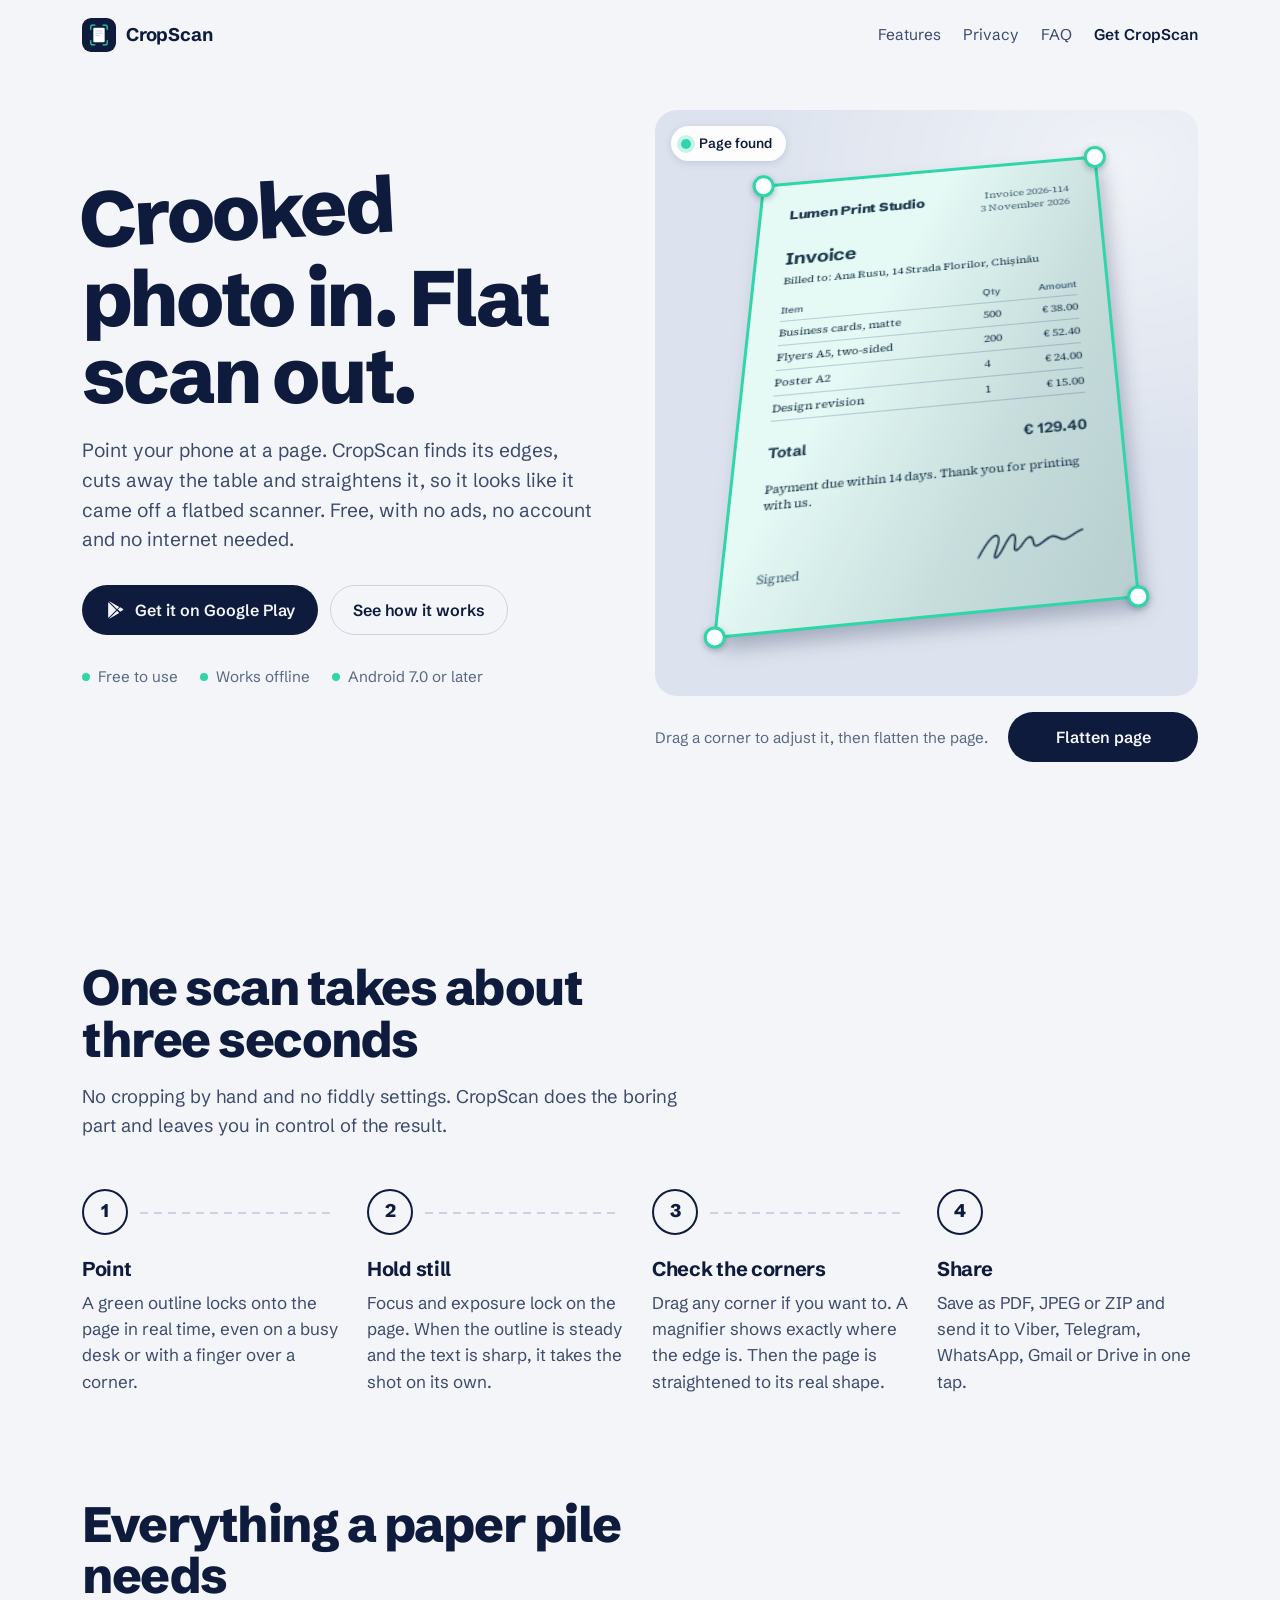
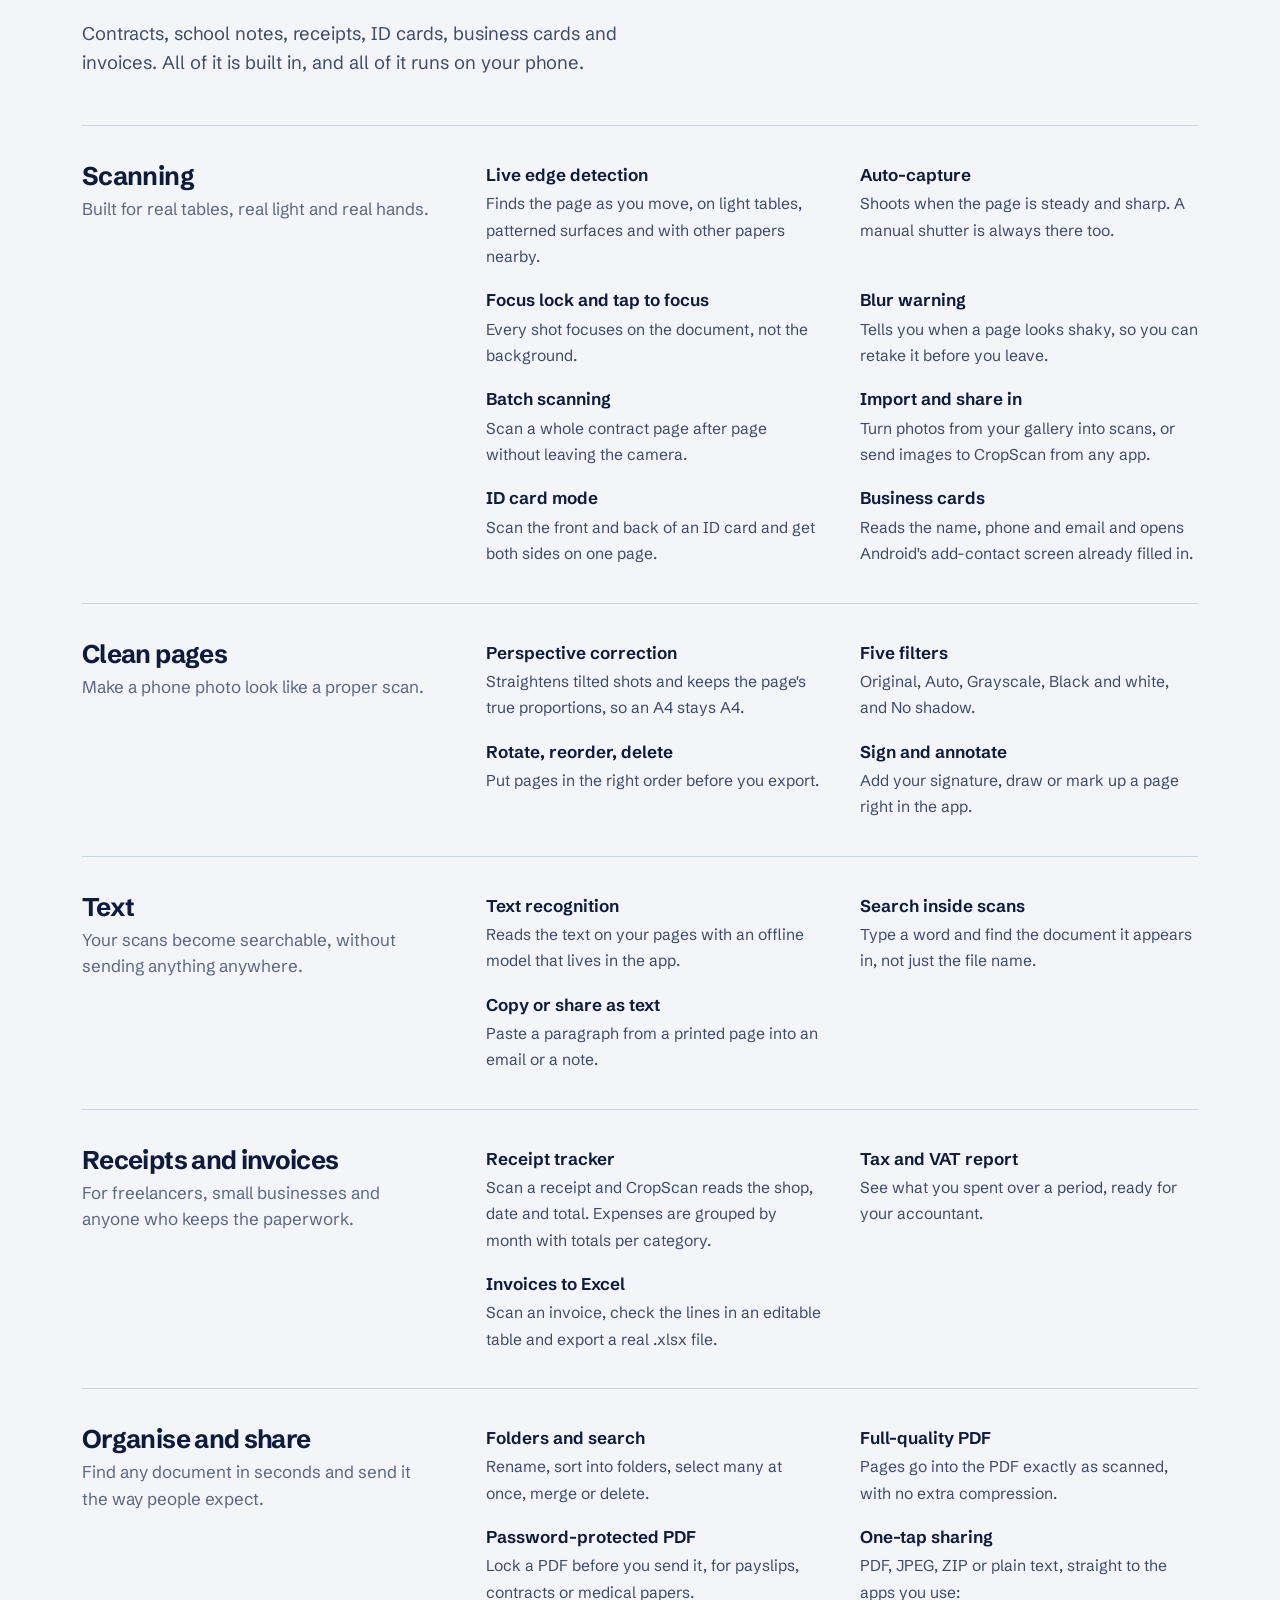
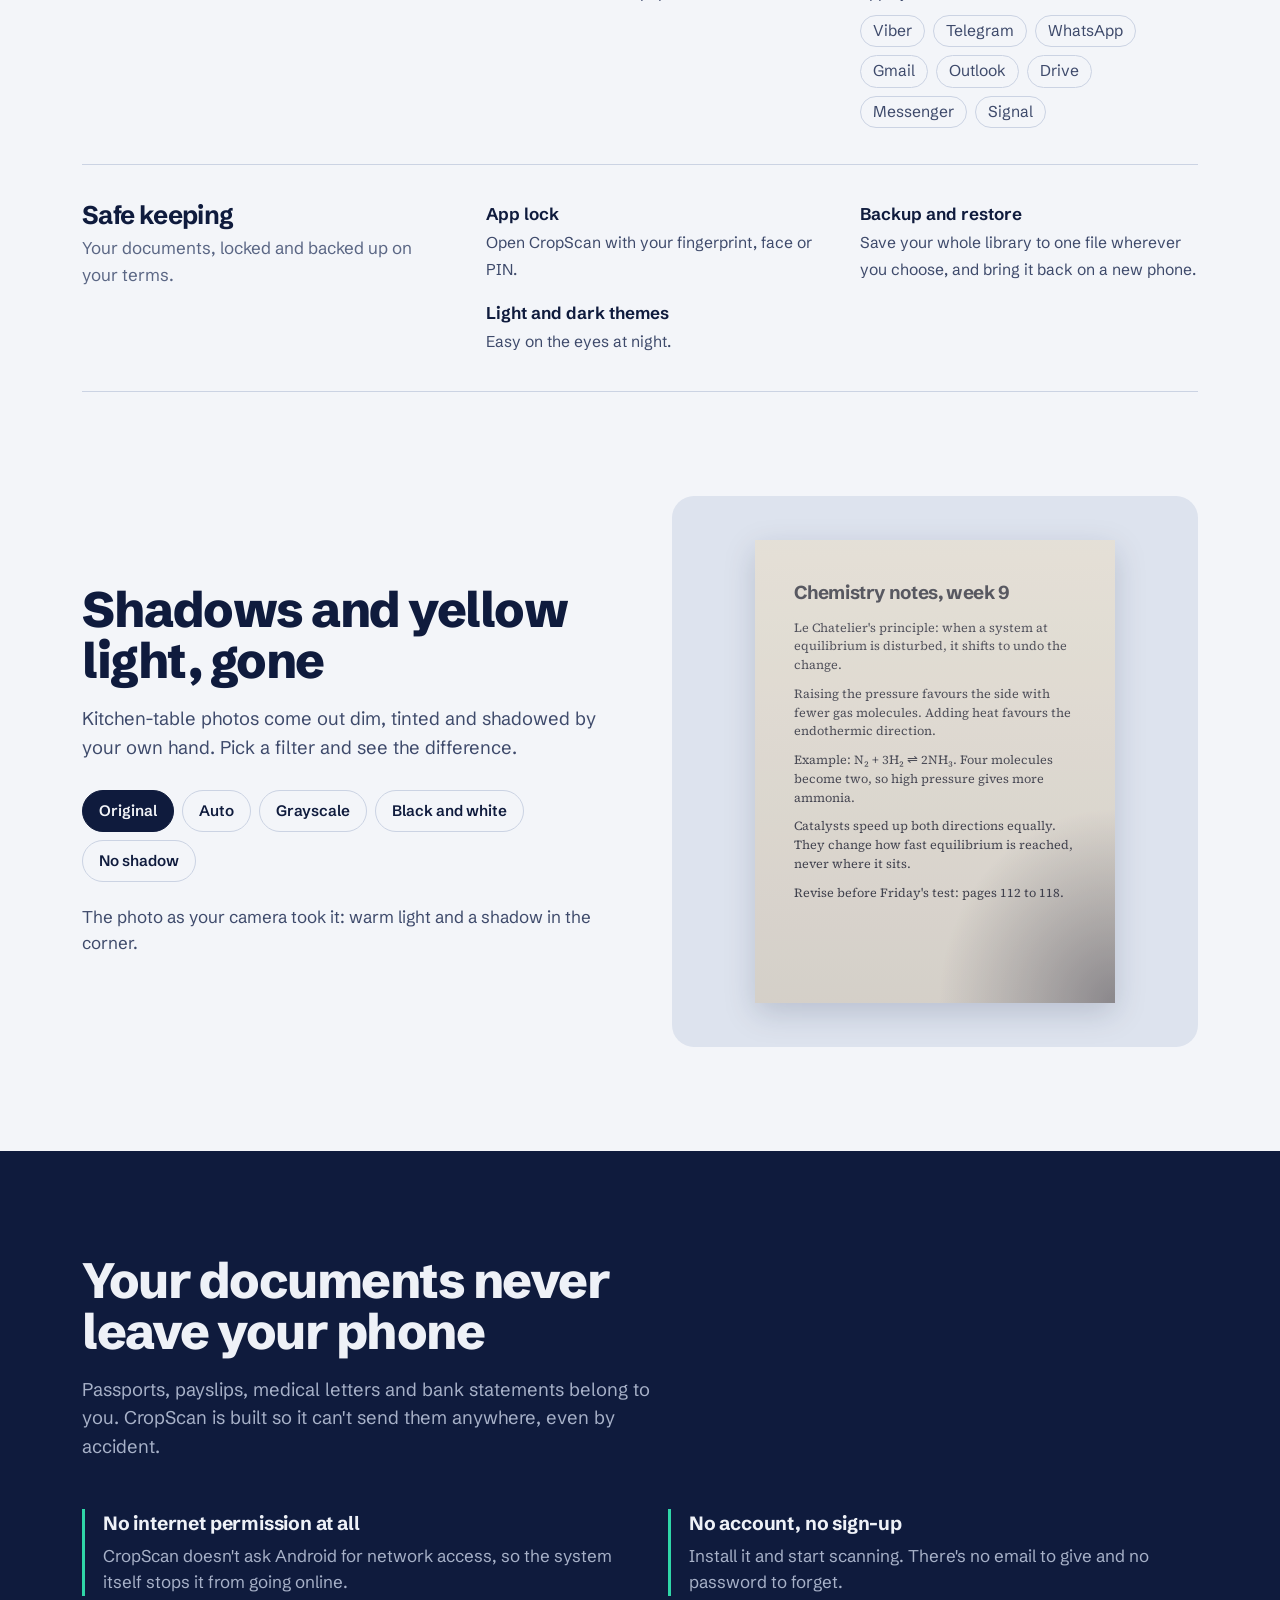
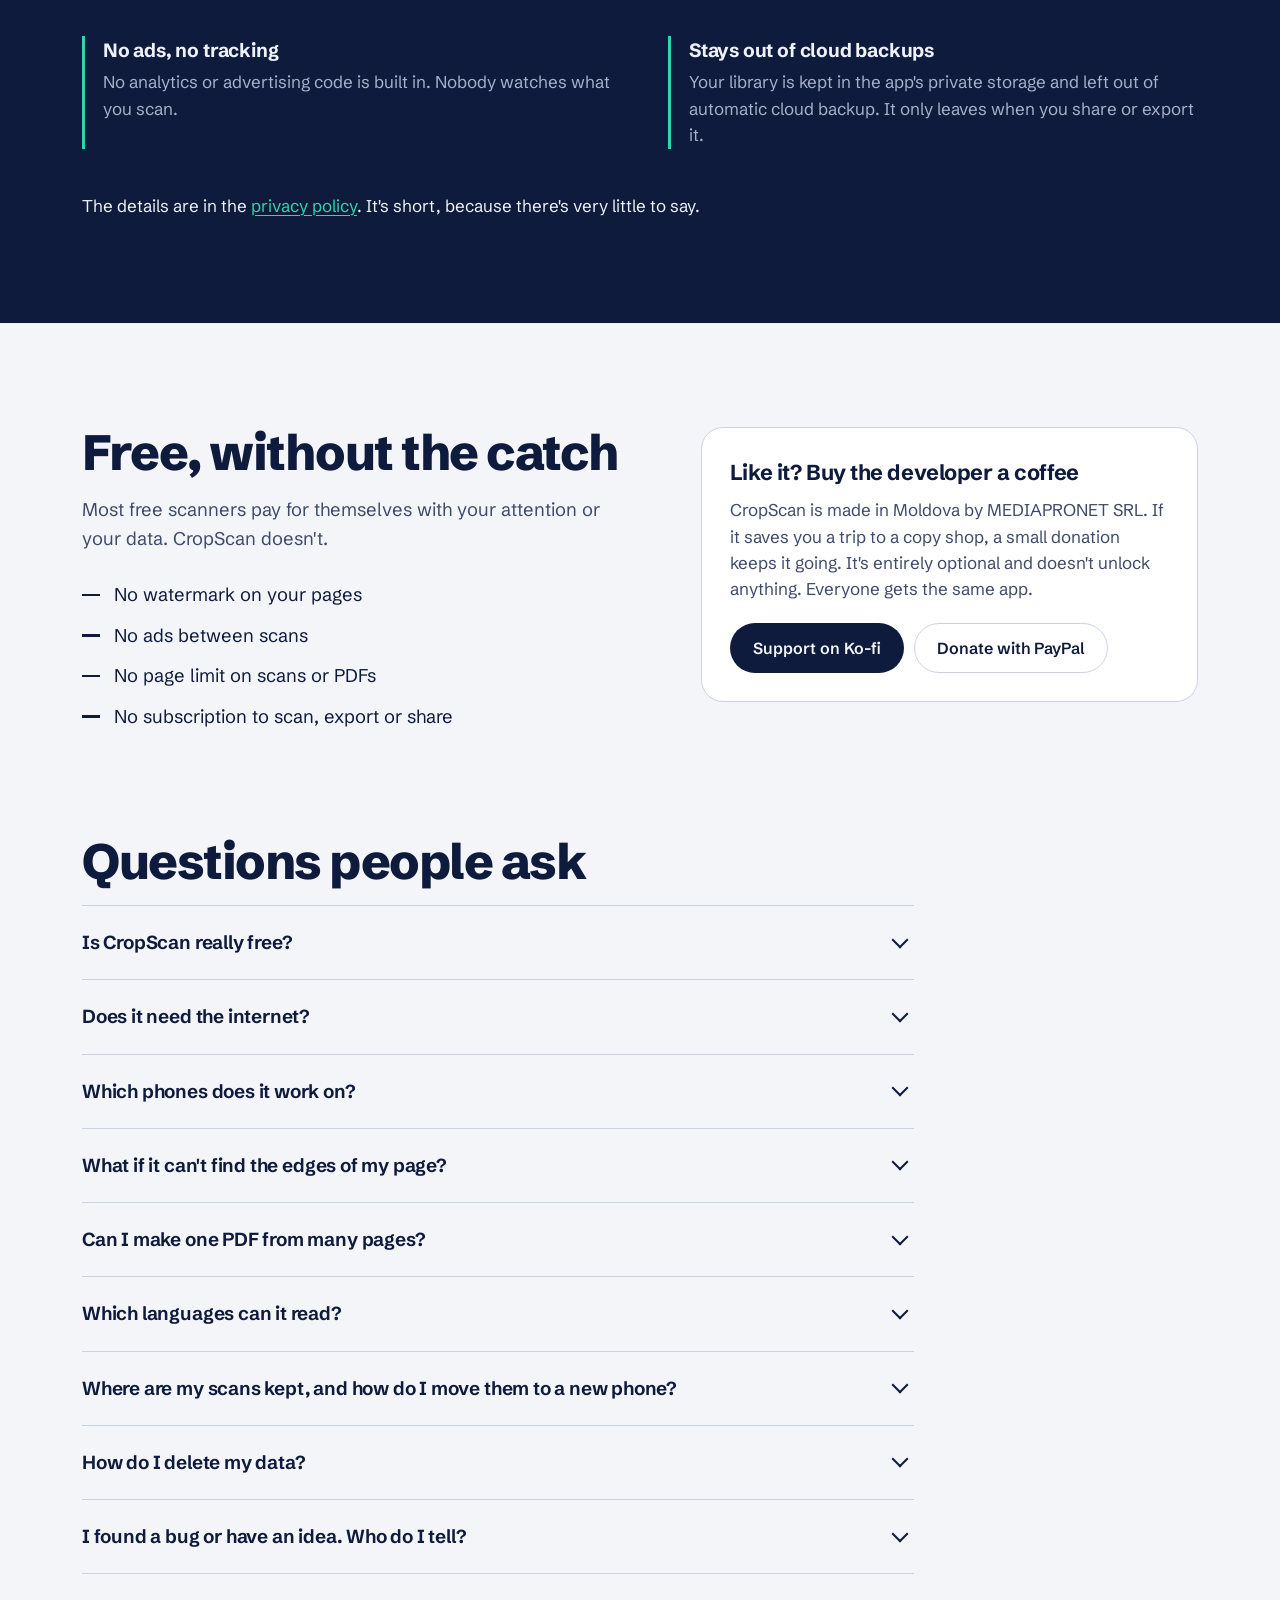
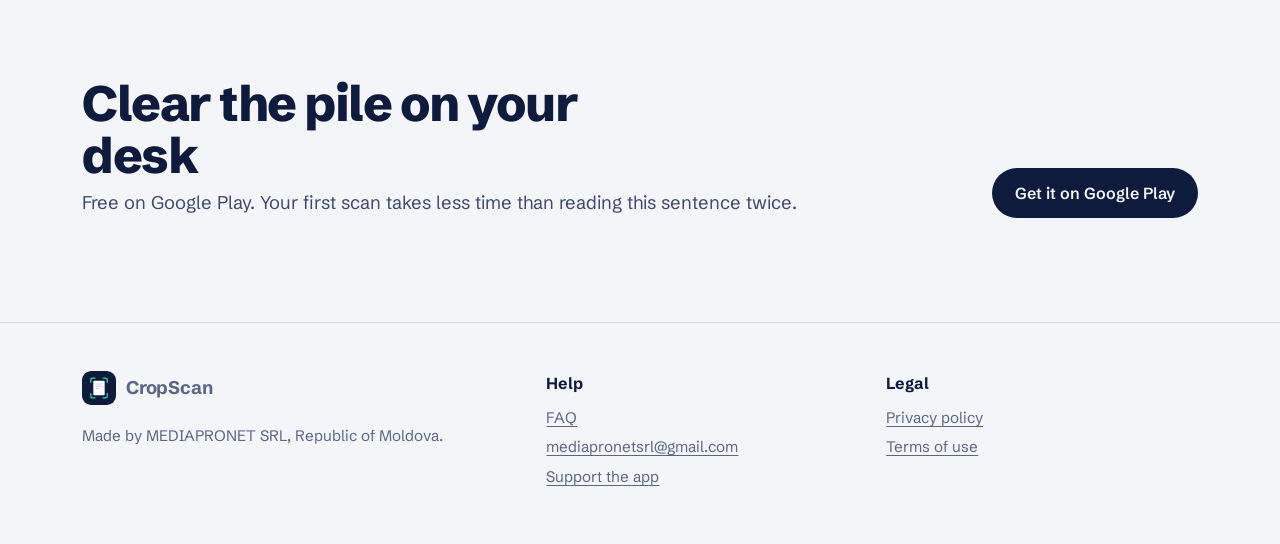
==== index.html @ 01b73cbf "CropScan website: landing page, privacy policy, terms of use" ====
<!doctype html>
<html lang="en">
<head>
<meta charset="utf-8">
<meta name="viewport" content="width=device-width, initial-scale=1">
<title>CropScan – Free document scanner for Android</title>
<meta name="description" content="CropScan finds the edges of your page, crops it and straightens it into a clean, flat scan. Free, no ads, no account, and it never connects to the internet. PDF, OCR, receipts and invoices to Excel.">
<meta name="theme-color" content="#0F1B3D">
<link rel="icon" href="favicon.svg" type="image/svg+xml">
<meta property="og:type" content="website">
<meta property="og:title" content="CropScan – Crooked photo in, flat scan out">
<meta property="og:description" content="Free Android document scanner. Auto-crop, perspective correction, PDF export and on-device text recognition. No ads, no account, no internet.">
<link rel="preconnect" href="https://fonts.googleapis.com">
<link rel="preconnect" href="https://fonts.gstatic.com" crossorigin>
<link href="https://fonts.googleapis.com/css2?family=Schibsted+Grotesk:wght@400;500;600;700;800&family=Source+Serif+4:opsz,wght@8..60,400;8..60,600&display=swap" rel="stylesheet">
<link rel="stylesheet" href="styles.css">
<script type="application/ld+json">
{
  "@context": "https://schema.org",
  "@type": "SoftwareApplication",
  "name": "CropScan",
  "operatingSystem": "Android 7.0 or later",
  "applicationCategory": "BusinessApplication",
  "description": "Document scanner with automatic edge detection, auto-crop, perspective correction, PDF export and on-device text recognition.",
  "offers": { "@type": "Offer", "price": "0", "priceCurrency": "USD" },
  "publisher": { "@type": "Organization", "name": "MEDIAPRONET SRL", "email": "mediapronetsrl@gmail.com" }
}
</script>
</head>
<body>
<a class="skip" href="#main">Skip to content</a>

<header class="site-head">
  <div class="wrap">
    <a class="brand" href="./"><img src="favicon.svg" alt="" width="34" height="34">CropScan</a>
    <nav class="site-nav" aria-label="Main">
      <a href="#features">Features</a>
      <a href="#privacy">Privacy</a>
      <a href="#faq">FAQ</a>
      <a class="nav-cta" href="https://play.google.com/store/apps/details?id=com.cropscan.app">Get CropScan</a>
    </nav>
  </div>
</header>

<main id="main">

<section class="hero">
  <div class="wrap">
    <div>
      <h1><span class="tilt">Crooked</span> photo in. Flat scan out.</h1>
      <p class="lede">Point your phone at a page. CropScan finds its edges, cuts away the table and straightens it, so it looks like it came off a flatbed scanner. Free, with no ads, no account and no internet needed.</p>
      <div class="hero-actions">
        <a class="btn btn-primary" href="https://play.google.com/store/apps/details?id=com.cropscan.app">
          <svg viewBox="0 0 24 24" aria-hidden="true"><path fill="currentColor" d="M4.2 2.6c-.3.3-.4.7-.4 1.2v16.4c0 .5.1.9.4 1.2l9.3-9.4-9.3-9.4Zm10.3 10.4 2.6 2.6-11 6.3c-.4.2-.8.3-1.1.2l9.5-9.1Zm0-2L5 1.9c.3-.1.7 0 1.1.2l11 6.3-2.6 2.6Zm3.7-2.2 3 1.7c.9.5.9 1.4 0 1.9l-3 1.7-2.8-2.7 2.8-2.6Z"/></svg>
          Get it on Google Play
        </a>
        <a class="btn btn-ghost" href="#how">See how it works</a>
      </div>
      <ul class="hero-facts">
        <li>Free to use</li>
        <li>Works offline</li>
        <li>Android 7.0 or later</li>
      </ul>
    </div>

    <div class="demo">
      <div class="stage" id="stage">
        <svg class="stage-shadow" aria-hidden="true"><polygon id="shadow"/></svg>
        <div class="doc" id="doc" aria-hidden="true">
          <div class="doc-head">
            <div class="doc-brand">Lumen Print Studio</div>
            <div class="doc-meta">Invoice 2026-114<br>3 November 2026</div>
          </div>
          <h4>Invoice</h4>
          <p>Billed to: Ana Rusu, 14 Strada Florilor, Chișinău</p>
          <table>
            <tr><th>Item</th><th>Qty</th><th>Amount</th></tr>
            <tr><td>Business cards, matte</td><td>500</td><td>€ 38.00</td></tr>
            <tr><td>Flyers A5, two-sided</td><td>200</td><td>€ 52.40</td></tr>
            <tr><td>Poster A2</td><td>4</td><td>€ 24.00</td></tr>
            <tr><td>Design revision</td><td>1</td><td>€ 15.00</td></tr>
          </table>
          <div class="total"><span>Total</span><span>€ 129.40</span></div>
          <p style="margin-top:14px">Payment due within 14 days. Thank you for printing with us.</p>
          <div class="sign">
            <span>Signed</span>
            <svg viewBox="0 0 90 30"><path d="M3 22c8-14 13-18 15-14s-6 16-2 15 9-17 13-16-2 13 2 12 6-9 10-9 1 8 5 7 8-6 12-6 5 4 9 3 8-5 13-6" fill="none" stroke="#1C2340" stroke-width="1.4" stroke-linecap="round"/></svg>
          </div>
        </div>
        <svg class="stage-overlay" aria-hidden="true"><polygon id="quad"/></svg>
        <div class="loupe" id="loupe" aria-hidden="true"><div class="loupe-inner" id="loupeInner"></div></div>
        <button class="handle" type="button" data-i="0" aria-label="Top left corner. Use arrow keys to move."></button>
        <button class="handle" type="button" data-i="1" aria-label="Top right corner. Use arrow keys to move."></button>
        <button class="handle" type="button" data-i="2" aria-label="Bottom right corner. Use arrow keys to move."></button>
        <button class="handle" type="button" data-i="3" aria-label="Bottom left corner. Use arrow keys to move."></button>
        <div class="stamp" id="stamp"><i></i><span id="stampText">Page found</span></div>
      </div>
      <div class="demo-bar">
        <p class="demo-status" id="status" aria-live="polite">Drag a corner to adjust it, then flatten the page.</p>
        <button class="btn btn-primary" type="button" id="flatten">Flatten page</button>
      </div>
    </div>
  </div>
</section>

<section class="section" id="how">
  <div class="wrap">
    <h2>One scan takes about three seconds</h2>
    <p class="intro">No cropping by hand and no fiddly settings. CropScan does the boring part and leaves you in control of the result.</p>
    <ol class="steps">
      <li>
        <h3>Point</h3>
        <p>A green outline locks onto the page in real time, even on a busy desk or with a finger over a corner.</p>
      </li>
      <li>
        <h3>Hold still</h3>
        <p>Focus and exposure lock on the page. When the outline is steady and the text is sharp, it takes the shot on its own.</p>
      </li>
      <li>
        <h3>Check the corners</h3>
        <p>Drag any corner if you want to. A magnifier shows exactly where the edge is. Then the page is straightened to its real shape.</p>
      </li>
      <li>
        <h3>Share</h3>
        <p>Save as PDF, JPEG or ZIP and send it to Viber, Telegram, WhatsApp, Gmail or Drive in one tap.</p>
      </li>
    </ol>
  </div>
</section>

<section class="section" id="features" style="padding-top:0">
  <div class="wrap">
    <h2>Everything a paper pile needs</h2>
    <p class="intro">Contracts, school notes, receipts, ID cards, business cards and invoices. All of it is built in, and all of it runs on your phone.</p>

    <div class="groups">
      <div class="group">
        <div>
          <h3>Scanning</h3>
          <p class="why">Built for real tables, real light and real hands.</p>
        </div>
        <ul>
          <li><strong>Live edge detection</strong><span>Finds the page as you move, on light tables, patterned surfaces and with other papers nearby.</span></li>
          <li><strong>Auto-capture</strong><span>Shoots when the page is steady and sharp. A manual shutter is always there too.</span></li>
          <li><strong>Focus lock and tap to focus</strong><span>Every shot focuses on the document, not the background.</span></li>
          <li><strong>Blur warning</strong><span>Tells you when a page looks shaky, so you can retake it before you leave.</span></li>
          <li><strong>Batch scanning</strong><span>Scan a whole contract page after page without leaving the camera.</span></li>
          <li><strong>Import and share in</strong><span>Turn photos from your gallery into scans, or send images to CropScan from any app.</span></li>
          <li><strong>ID card mode</strong><span>Scan the front and back of an ID card and get both sides on one page.</span></li>
          <li><strong>Business cards</strong><span>Reads the name, phone and email and opens Android's add-contact screen already filled in.</span></li>
        </ul>
      </div>

      <div class="group">
        <div>
          <h3>Clean pages</h3>
          <p class="why">Make a phone photo look like a proper scan.</p>
        </div>
        <ul>
          <li><strong>Perspective correction</strong><span>Straightens tilted shots and keeps the page's true proportions, so an A4 stays A4.</span></li>
          <li><strong>Five filters</strong><span>Original, Auto, Grayscale, Black and white, and No shadow.</span></li>
          <li><strong>Rotate, reorder, delete</strong><span>Put pages in the right order before you export.</span></li>
          <li><strong>Sign and annotate</strong><span>Add your signature, draw or mark up a page right in the app.</span></li>
        </ul>
      </div>

      <div class="group">
        <div>
          <h3>Text</h3>
          <p class="why">Your scans become searchable, without sending anything anywhere.</p>
        </div>
        <ul>
          <li><strong>Text recognition</strong><span>Reads the text on your pages with an offline model that lives in the app.</span></li>
          <li><strong>Search inside scans</strong><span>Type a word and find the document it appears in, not just the file name.</span></li>
          <li><strong>Copy or share as text</strong><span>Paste a paragraph from a printed page into an email or a note.</span></li>
        </ul>
      </div>

      <div class="group">
        <div>
          <h3>Receipts and invoices</h3>
          <p class="why">For freelancers, small businesses and anyone who keeps the paperwork.</p>
        </div>
        <ul>
          <li><strong>Receipt tracker</strong><span>Scan a receipt and CropScan reads the shop, date and total. Expenses are grouped by month with totals per category.</span></li>
          <li><strong>Tax and VAT report</strong><span>See what you spent over a period, ready for your accountant.</span></li>
          <li><strong>Invoices to Excel</strong><span>Scan an invoice, check the lines in an editable table and export a real .xlsx file.</span></li>
        </ul>
      </div>

      <div class="group">
        <div>
          <h3>Organise and share</h3>
          <p class="why">Find any document in seconds and send it the way people expect.</p>
        </div>
        <ul>
          <li><strong>Folders and search</strong><span>Rename, sort into folders, select many at once, merge or delete.</span></li>
          <li><strong>Full-quality PDF</strong><span>Pages go into the PDF exactly as scanned, with no extra compression.</span></li>
          <li><strong>Password-protected PDF</strong><span>Lock a PDF before you send it, for payslips, contracts or medical papers.</span></li>
          <li><strong>One-tap sharing</strong><span>PDF, JPEG, ZIP or plain text, straight to the apps you use:</span>
            <div class="apps"><span>Viber</span><span>Telegram</span><span>WhatsApp</span><span>Gmail</span><span>Outlook</span><span>Drive</span><span>Messenger</span><span>Signal</span></div>
          </li>
        </ul>
      </div>

      <div class="group">
        <div>
          <h3>Safe keeping</h3>
          <p class="why">Your documents, locked and backed up on your terms.</p>
        </div>
        <ul>
          <li><strong>App lock</strong><span>Open CropScan with your fingerprint, face or PIN.</span></li>
          <li><strong>Backup and restore</strong><span>Save your whole library to one file wherever you choose, and bring it back on a new phone.</span></li>
          <li><strong>Light and dark themes</strong><span>Easy on the eyes at night.</span></li>
        </ul>
      </div>
    </div>
  </div>
</section>

<section class="section" id="filters" style="padding-top:0">
  <div class="wrap filters">
    <div>
      <h2>Shadows and yellow light, gone</h2>
      <p class="intro" style="margin-bottom:28px">Kitchen-table photos come out dim, tinted and shadowed by your own hand. Pick a filter and see the difference.</p>
      <div class="chips" role="group" aria-label="Filters">
        <button class="chip" type="button" data-filter="original" aria-pressed="true">Original</button>
        <button class="chip" type="button" data-filter="auto" aria-pressed="false">Auto</button>
        <button class="chip" type="button" data-filter="gray" aria-pressed="false">Grayscale</button>
        <button class="chip" type="button" data-filter="bw" aria-pressed="false">Black and white</button>
        <button class="chip" type="button" data-filter="noshadow" aria-pressed="false">No shadow</button>
      </div>
      <p class="filter-note" id="filterNote" aria-live="polite">The photo as your camera took it: warm light and a shadow in the corner.</p>
    </div>
    <div class="filter-frame">
      <div class="sheet" id="sheet" data-filter="original">
        <h4>Chemistry notes, week 9</h4>
        <p>Le Chatelier's principle: when a system at equilibrium is disturbed, it shifts to undo the change.</p>
        <p>Raising the pressure favours the side with fewer gas molecules. Adding heat favours the endothermic direction.</p>
        <p>Example: N₂ + 3H₂ ⇌ 2NH₃. Four molecules become two, so high pressure gives more ammonia.</p>
        <p>Catalysts speed up both directions equally. They change how fast equilibrium is reached, never where it sits.</p>
        <p>Revise before Friday's test: pages 112 to 118.</p>
        <div class="shade"></div>
      </div>
    </div>
  </div>
</section>

<section class="section band" id="privacy">
  <div class="wrap">
    <h2>Your documents never leave your phone</h2>
    <p class="intro">Passports, payslips, medical letters and bank statements belong to you. CropScan is built so it can't send them anywhere, even by accident.</p>
    <ul class="proofs">
      <li><strong>No internet permission at all</strong><span>CropScan doesn't ask Android for network access, so the system itself stops it from going online.</span></li>
      <li><strong>No account, no sign-up</strong><span>Install it and start scanning. There's no email to give and no password to forget.</span></li>
      <li><strong>No ads, no tracking</strong><span>No analytics or advertising code is built in. Nobody watches what you scan.</span></li>
      <li><strong>Stays out of cloud backups</strong><span>Your library is kept in the app's private storage and left out of automatic cloud backup. It only leaves when you share or export it.</span></li>
    </ul>
    <p class="more">The details are in the <a href="privacy.html">privacy policy</a>. It's short, because there's very little to say.</p>
  </div>
</section>

<section class="section" id="free">
  <div class="wrap free">
    <div>
      <h2>Free, without the catch</h2>
      <p class="intro" style="margin-bottom:28px">Most free scanners pay for themselves with your attention or your data. CropScan doesn't.</p>
      <ul class="nots">
        <li>No watermark on your pages</li>
        <li>No ads between scans</li>
        <li>No page limit on scans or PDFs</li>
        <li>No subscription to scan, export or share</li>
      </ul>
    </div>
    <div class="support-box">
      <h3>Like it? Buy the developer a coffee</h3>
      <p>CropScan is made in Moldova by MEDIAPRONET SRL. If it saves you a trip to a copy shop, a small donation keeps it going. It's entirely optional and doesn't unlock anything. Everyone gets the same app.</p>
      <div class="row">
        <a class="btn btn-primary" href="https://ko-fi.com/mediapronet">Support on Ko-fi</a>
        <a class="btn btn-ghost" href="https://paypal.me/InsureZeroArticles">Donate with PayPal</a>
      </div>
    </div>
  </div>
</section>

<section class="section" id="faq" style="padding-top:0">
  <div class="wrap">
    <h2>Questions people ask</h2>
    <div class="faq">
      <details>
        <summary>Is CropScan really free?</summary>
        <div class="a">
          <p>Yes. Scanning, filters, PDF and image export, text recognition, folders, app lock and backups are all free, with no ads and no watermark.</p>
          <p>The receipt tracker includes 10 receipt scans a month for free. A paid option for heavy receipt users may come later. Everything else stays free.</p>
        </div>
      </details>
      <details>
        <summary>Does it need the internet?</summary>
        <div class="a"><p>No. Everything, including text recognition, runs on your phone. It works in airplane mode, in a basement archive or abroad without roaming. The only time a browser opens is if you tap a donation link.</p></div>
      </details>
      <details>
        <summary>Which phones does it work on?</summary>
        <div class="a"><p>Any Android phone with a camera running Android 7.0 or later.</p></div>
      </details>
      <details>
        <summary>What if it can't find the edges of my page?</summary>
        <div class="a"><p>It never gets in your way. Take the shot with the shutter button, and CropScan lets you place the four corners yourself with a magnifier. For the best automatic results, put light paper on a darker surface.</p></div>
      </details>
      <details>
        <summary>Can I make one PDF from many pages?</summary>
        <div class="a"><p>Yes. Scan pages one after another, reorder them, then export a single PDF. You can also select several saved documents and merge them into one.</p></div>
      </details>
      <details>
        <summary>Which languages can it read?</summary>
        <div class="a"><p>Text recognition reads languages written in the Latin alphabet, such as English, Romanian, French, German, Spanish and Italian. Scanning itself works with any language, since it's just the image.</p></div>
      </details>
      <details>
        <summary>Where are my scans kept, and how do I move them to a new phone?</summary>
        <div class="a"><p>They're kept in CropScan's private storage on your phone. To move them, go to Settings, then Backup and restore, export a backup file, copy it to the new phone and restore it there.</p></div>
      </details>
      <details>
        <summary>How do I delete my data?</summary>
        <div class="a"><p>Delete documents inside the app, or uninstall CropScan to remove everything at once. There's no copy on any server, because there's no server.</p></div>
      </details>
      <details>
        <summary>I found a bug or have an idea. Who do I tell?</summary>
        <div class="a"><p>Email <a href="mailto:mediapronetsrl@gmail.com">mediapronetsrl@gmail.com</a>. Tell us your phone model and what happened. Every message is read.</p></div>
      </details>
    </div>
  </div>
</section>

<section class="section closing" style="padding-top:0">
  <div class="wrap">
    <div>
      <h2>Clear the pile on your desk</h2>
      <p>Free on Google Play. Your first scan takes less time than reading this sentence twice.</p>
    </div>
    <a class="btn btn-primary" href="https://play.google.com/store/apps/details?id=com.cropscan.app">Get it on Google Play</a>
  </div>
</section>

</main>

<footer class="site-foot">
  <div class="wrap">
    <div>
      <a class="brand" href="./"><img src="favicon.svg" alt="" width="34" height="34">CropScan</a>
      <p style="margin-top:12px">Made by MEDIAPRONET SRL, Republic of Moldova.</p>
    </div>
    <div>
      <h4>Help</h4>
      <ul>
        <li><a href="#faq">FAQ</a></li>
        <li><a href="mailto:mediapronetsrl@gmail.com">mediapronetsrl@gmail.com</a></li>
        <li><a href="https://ko-fi.com/mediapronet">Support the app</a></li>
      </ul>
    </div>
    <div>
      <h4>Legal</h4>
      <ul>
        <li><a href="privacy.html">Privacy policy</a></li>
        <li><a href="terms.html">Terms of use</a></li>
      </ul>
    </div>
  </div>
</footer>

<script src="app.js"></script>
</body>
</html>
---- styles.css ----
:root {
  --ink: #0F1B3D;
  --ink-soft: #3E4A6B;
  --muted: #5A6684;
  --mint: #2FD6A8;
  --mint-deep: #0B7F62;
  --paper: #FFFFFF;
  --bg: #F3F5F9;
  --desk: #DDE3EE;
  --line: #CBD3E3;
  --panel: #FFFFFF;
  --band: #0F1B3D;
  --band-text: #EEF1F7;
  --band-muted: #A7B1C8;
  --focus: #0B7F62;
  --radius-lg: 22px;
  --radius-sm: 10px;
  --display: "Schibsted Grotesk", system-ui, -apple-system, "Segoe UI", Roboto, sans-serif;
  --serif: "Source Serif 4", Georgia, "Times New Roman", serif;
  color-scheme: light;
}

@media (prefers-color-scheme: dark) {
  :root:not([data-theme="light"]) {
    --ink: #EEF1F7;
    --ink-soft: #C3CADB;
    --muted: #A2ACC4;
    --mint-deep: #2FD6A8;
    --bg: #0B1430;
    --desk: #18234A;
    --line: #2A3763;
    --panel: #121D40;
    --band: #060C20;
    --focus: #2FD6A8;
    color-scheme: dark;
  }
}
:root[data-theme="dark"] {
  --ink: #EEF1F7;
  --ink-soft: #C3CADB;
  --muted: #A2ACC4;
  --mint-deep: #2FD6A8;
  --bg: #0B1430;
  --desk: #18234A;
  --line: #2A3763;
  --panel: #121D40;
  --band: #060C20;
  --focus: #2FD6A8;
  color-scheme: dark;
}

*, *::before, *::after { box-sizing: border-box; }
html { scroll-behavior: smooth; -webkit-text-size-adjust: 100%; }
@media (prefers-reduced-motion: reduce) { html { scroll-behavior: auto; } }

body {
  margin: 0;
  background: var(--bg);
  color: var(--ink);
  font-family: var(--display);
  font-size: 1.0625rem;
  line-height: 1.55;
  overflow-x: hidden;
}

img, svg { max-width: 100%; }
a { color: inherit; text-underline-offset: 3px; text-decoration-thickness: 1px; }
a:hover { text-decoration-thickness: 2px; }
:focus-visible { outline: 3px solid var(--focus); outline-offset: 3px; border-radius: 6px; }

.wrap { width: 100%; max-width: 1180px; margin: 0 auto; padding: 0 16px; }
@media (min-width: 720px) { .wrap { padding: 0 32px; } }

.skip { position: absolute; left: -999px; top: 8px; background: var(--panel); padding: 8px 14px; border-radius: 8px; z-index: 10; }
.skip:focus { left: 12px; }

/* ---------- Header ---------- */
.site-head { padding: 18px 0; }
.site-head .wrap { display: flex; align-items: center; justify-content: space-between; gap: 16px; }
.brand { display: inline-flex; align-items: center; gap: 10px; font-weight: 700; font-size: 1.15rem; text-decoration: none; letter-spacing: -0.01em; }
.brand img { width: 34px; height: 34px; border-radius: 9px; }
.site-nav { display: flex; gap: 22px; align-items: center; font-size: 0.97rem; }
.site-nav a { text-decoration: none; color: var(--ink-soft); }
.site-nav a:hover { color: var(--ink); text-decoration: underline; }
.site-nav .nav-cta { color: var(--ink); font-weight: 600; }
@media (max-width: 719px) { .site-nav a:not(.nav-cta) { display: none; } }

/* ---------- Buttons ---------- */
.btn {
  display: inline-flex; align-items: center; justify-content: center; gap: 10px;
  min-height: 50px; padding: 0 22px; border-radius: 999px;
  font: 600 1rem/1 var(--display); text-decoration: none; cursor: pointer;
  border: 1.5px solid transparent;
}
.btn-primary { background: var(--ink); color: var(--bg); }
.btn-primary:hover { background: var(--ink-soft); text-decoration: none; }
.btn-ghost { background: transparent; color: var(--ink); border-color: var(--line); }
.btn-ghost:hover { border-color: var(--ink); text-decoration: none; }
.btn svg { width: 20px; height: 20px; flex: none; }

/* ---------- Hero ---------- */
.hero { padding: 28px 0 72px; }
.hero .wrap { display: grid; gap: 40px; align-items: center; }
@media (min-width: 960px) { .hero .wrap { grid-template-columns: 1fr 1.05fr; gap: 56px; } .hero { padding: 40px 0 96px; } }

.hero h1 {
  font-size: clamp(2.6rem, 7.4vw, 4.9rem);
  line-height: 0.98;
  letter-spacing: -0.035em;
  font-weight: 800;
  margin: 0 0 22px;
  max-width: 11ch;
}
.hero h1 .tilt { display: inline-block; transform: rotate(-3deg) translateY(-2px); transform-origin: left bottom; }
.hero .lede { font-size: 1.2rem; color: var(--ink-soft); max-width: 34rem; margin: 0 0 30px; }
.hero-actions { display: flex; flex-wrap: wrap; gap: 12px; }
.hero-facts { list-style: none; padding: 0; margin: 30px 0 0; display: flex; flex-wrap: wrap; gap: 8px 22px; color: var(--muted); font-size: 0.95rem; }
.hero-facts li { display: inline-flex; align-items: center; gap: 8px; }
.hero-facts li::before { content: ""; width: 8px; height: 8px; border-radius: 50%; background: var(--mint); }

/* ---------- Scan demo ---------- */
.demo { position: relative; }
.stage {
  position: relative;
  width: 100%;
  aspect-ratio: 1 / 1.08;
  border-radius: var(--radius-lg);
  background:
    radial-gradient(120% 90% at 85% 10%, rgba(255,255,255,0.55), transparent 55%),
    var(--desk);
  overflow: hidden;
  touch-action: none;
  user-select: none;
  -webkit-user-select: none;
}
.stage-shadow, .stage-overlay { position: absolute; inset: 0; width: 100%; height: 100%; pointer-events: none; }
.stage-shadow polygon { fill: rgba(15, 27, 61, 0.28); filter: blur(10px); transition: opacity .5s; }
.stage.is-flat .stage-shadow polygon { opacity: 0.35; }

.doc {
  position: absolute; left: 0; top: 0;
  width: 300px; height: 400px;
  transform-origin: 0 0;
  background: #FFFFFF;
  color: #1C2340;
  padding: 26px 26px 20px;
  font-family: var(--serif);
  font-size: 9.5px;
  line-height: 1.45;
  will-change: transform;
}
.doc::after {
  content: ""; position: absolute; inset: 0; pointer-events: none;
  background: linear-gradient(115deg, rgba(40, 50, 80, 0) 35%, rgba(40, 50, 80, 0.16) 70%, rgba(40, 50, 80, 0.24));
  transition: opacity .5s;
}
.stage.is-flat .doc::after { opacity: 0; }
.stage.is-flat .doc { filter: contrast(1.08) brightness(1.03); }
.doc-head { display: flex; justify-content: space-between; align-items: flex-start; margin-bottom: 16px; }
.doc-brand { font-family: var(--display); font-weight: 800; font-size: 13px; letter-spacing: -0.02em; }
.doc-meta { text-align: right; color: #4A5270; }
.doc h4 { font-family: var(--display); font-size: 17px; margin: 0 0 4px; letter-spacing: -0.02em; }
.doc p { margin: 0 0 10px; }
.doc table { width: 100%; border-collapse: collapse; margin: 12px 0; }
.doc th, .doc td { text-align: left; padding: 4px 0; border-bottom: 0.5px solid #C9CFDD; }
.doc th { font-family: var(--display); font-weight: 600; font-size: 8.5px; color: #4A5270; }
.doc td:last-child, .doc th:last-child { text-align: right; }
.doc .total { display: flex; justify-content: space-between; font-family: var(--display); font-weight: 700; font-size: 12px; padding-top: 6px; }
.doc .sign { margin-top: 26px; display: flex; justify-content: space-between; align-items: flex-end; color: #4A5270; }
.doc .sign svg { width: 90px; height: 30px; }

.stage-overlay polygon {
  fill: rgba(47, 214, 168, 0.12);
  stroke: var(--mint);
  stroke-width: 3;
  stroke-linejoin: round;
  transition: opacity .35s;
}
.stage.is-tracing .stage-overlay polygon { animation: trace 1.1s ease-out forwards; }
@keyframes trace { from { stroke-dashoffset: var(--perim); fill-opacity: 0; } to { stroke-dashoffset: 0; fill-opacity: 1; } }
.stage.is-flat .stage-overlay polygon { opacity: 0; }

.handle {
  position: absolute; left: 0; top: 0;
  width: 44px; height: 44px; margin: -22px 0 0 -22px;
  border-radius: 50%; border: 0; padding: 0;
  background: transparent; cursor: grab;
  transition: opacity .3s;
}
.handle::before {
  content: ""; position: absolute; inset: 11px;
  border-radius: 50%; background: #FFFFFF; border: 3px solid var(--mint);
  box-shadow: 0 2px 6px rgba(15, 27, 61, 0.3);
}
.handle:active { cursor: grabbing; }
.handle.is-dragging::before { inset: 6px; }
.stage.is-flat .handle, .stage.is-tracing .handle { opacity: 0; pointer-events: none; }

.loupe {
  position: absolute; width: 96px; height: 96px; border-radius: 50%;
  border: 3px solid #FFFFFF; box-shadow: 0 6px 18px rgba(15,27,61,.35);
  overflow: hidden; pointer-events: none; opacity: 0; transition: opacity .15s;
  background: var(--desk);
}
.loupe.is-on { opacity: 1; }
.loupe::after { content: ""; position: absolute; left: 50%; top: 50%; width: 10px; height: 10px; margin: -5px 0 0 -5px; border-radius: 50%; border: 2px solid var(--mint); }
.loupe-inner { position: absolute; left: 0; top: 0; transform-origin: 0 0; }

.stamp {
  position: absolute; left: 16px; top: 16px;
  display: inline-flex; align-items: center; gap: 8px;
  background: rgba(255,255,255,0.92); color: #0F1B3D;
  border-radius: 999px; padding: 7px 14px 7px 10px; font-size: 0.85rem; font-weight: 600;
  box-shadow: 0 2px 8px rgba(15,27,61,0.12);
}
.stamp i { width: 10px; height: 10px; border-radius: 50%; background: var(--mint); box-shadow: 0 0 0 4px rgba(47,214,168,0.25); }

.demo-bar { display: flex; align-items: center; justify-content: space-between; gap: 12px; margin-top: 16px; }
.demo-bar .btn { flex: none; min-width: 190px; }
.demo-status { flex: 1; margin: 0; color: var(--muted); font-size: 0.95rem; min-height: 1.5em; }

/* ---------- Sections ---------- */
section { scroll-margin-top: 20px; }
.section { padding: 72px 0; }
@media (min-width: 960px) { .section { padding: 104px 0; } }
.section h2 {
  font-size: clamp(2rem, 4.6vw, 3.1rem);
  line-height: 1.04; letter-spacing: -0.03em; font-weight: 800;
  margin: 0 0 18px; max-width: 18ch;
}
.section .intro { font-size: 1.15rem; color: var(--ink-soft); max-width: 38rem; margin: 0 0 48px; }

/* Steps: a real sequence, so numbered */
.steps { list-style: none; margin: 0; padding: 0; display: grid; gap: 28px; counter-reset: step; }
@media (min-width: 720px) { .steps { grid-template-columns: repeat(2, 1fr); } }
@media (min-width: 1040px) { .steps { grid-template-columns: repeat(4, 1fr); gap: 24px; } }
.steps li { counter-increment: step; position: relative; padding-top: 64px; }
.steps li::before {
  content: counter(step);
  position: absolute; left: 0; top: 0;
  width: 46px; height: 46px; border-radius: 50%;
  display: grid; place-items: center;
  font-weight: 800; font-size: 1.15rem;
  border: 2px solid var(--ink);
}
.steps li:not(:last-child)::after {
  content: ""; position: absolute; top: 23px; left: 58px; right: 8px; height: 2px;
  background: repeating-linear-gradient(90deg, var(--line) 0 8px, transparent 8px 14px);
}
@media (max-width: 1039px) { .steps li::after { display: none; } }
.steps h3 { font-size: 1.25rem; margin: 0 0 6px; letter-spacing: -0.015em; }
.steps p { margin: 0; color: var(--ink-soft); }

/* Feature groups */
.groups { display: grid; gap: 0; }
.group { display: grid; gap: 14px 48px; padding: 36px 0; border-top: 1.5px solid var(--line); }
.group:last-child { border-bottom: 1.5px solid var(--line); }
@media (min-width: 900px) { .group { grid-template-columns: 0.8fr 1.6fr; } }
.group h3 { font-size: 1.6rem; letter-spacing: -0.025em; margin: 0 0 6px; line-height: 1.1; }
.group .why { color: var(--muted); margin: 0; max-width: 24rem; }
.group ul { list-style: none; margin: 0; padding: 0; display: grid; gap: 18px 36px; }
@media (min-width: 640px) { .group ul { grid-template-columns: 1fr 1fr; } }
.group li strong { display: block; font-weight: 650; margin-bottom: 2px; }
.group li span { color: var(--ink-soft); font-size: 0.98rem; }

.apps { display: flex; flex-wrap: wrap; gap: 8px; margin-top: 10px; }
.apps span { border: 1.5px solid var(--line); border-radius: 999px; padding: 3px 12px; font-size: 0.88rem; color: var(--ink-soft); }

/* Filter demo */
.filters { display: grid; gap: 36px; align-items: center; }
@media (min-width: 900px) { .filters { grid-template-columns: 1fr 1fr; gap: 64px; } }
.filter-frame {
  position: relative; border-radius: var(--radius-lg); background: var(--desk);
  padding: clamp(20px, 5vw, 44px); display: grid; place-items: center;
}
.sheet {
  position: relative; width: min(100%, 360px); aspect-ratio: 210 / 270;
  background: #FFFFFF; color: #222A44;
  font-family: var(--serif); font-size: clamp(10px, 2.6vw, 12.5px); line-height: 1.5;
  padding: 9% 9%; overflow: hidden;
  box-shadow: 0 10px 30px rgba(15,27,61,.18);
  transition: filter .35s ease;
}
.sheet h4 { font-family: var(--display); font-size: 1.5em; margin: 0 0 0.6em; letter-spacing: -0.02em; }
.sheet p { margin: 0 0 0.8em; }
.sheet .shade {
  position: absolute; inset: 0; pointer-events: none; transition: opacity .35s ease;
  background:
    radial-gradient(70% 60% at 100% 100%, rgba(30, 30, 50, 0.42), transparent 70%),
    linear-gradient(180deg, rgba(255, 236, 200, 0.28), rgba(150, 120, 80, 0.18));
}
.sheet[data-filter="original"] { filter: saturate(1.1) brightness(0.93) contrast(0.92); }
.sheet[data-filter="auto"] { filter: contrast(1.12) brightness(1.04); }
.sheet[data-filter="auto"] .shade { opacity: 0.35; }
.sheet[data-filter="gray"] { filter: grayscale(1) contrast(1.08); }
.sheet[data-filter="gray"] .shade { opacity: 0.45; }
.sheet[data-filter="bw"] { filter: grayscale(1) contrast(2.1) brightness(1.08); }
.sheet[data-filter="bw"] .shade { opacity: 0.08; }
.sheet[data-filter="noshadow"] { filter: contrast(1.06) brightness(1.03); }
.sheet[data-filter="noshadow"] .shade { opacity: 0; }

.chips { display: flex; flex-wrap: wrap; gap: 8px; margin: 0 0 22px; padding: 0; list-style: none; }
.chip {
  font: 600 0.95rem/1 var(--display); color: var(--ink);
  background: transparent; border: 1.5px solid var(--line); border-radius: 999px;
  min-height: 42px; padding: 0 16px; cursor: pointer;
}
.chip:hover { border-color: var(--ink); }
.chip[aria-pressed="true"] { background: var(--ink); border-color: var(--ink); color: var(--bg); }
.filter-note { color: var(--ink-soft); margin: 0; min-height: 3.2em; }

/* Privacy band */
.band { background: var(--band); color: var(--band-text); }
.band h2 { color: var(--band-text); }
.band .intro { color: var(--band-muted); }
.proofs { display: grid; gap: 32px; margin: 0; padding: 0; list-style: none; }
@media (min-width: 720px) { .proofs { grid-template-columns: repeat(2, 1fr); gap: 40px 56px; } }
.proofs li { border-left: 3px solid var(--mint); padding-left: 18px; }
.proofs strong { display: block; font-size: 1.2rem; margin-bottom: 4px; letter-spacing: -0.01em; }
.proofs span { color: var(--band-muted); }
.band a { color: var(--mint); }
.band .more { margin: 44px 0 0; }

/* Free / support */
.free { display: grid; gap: 40px; }
@media (min-width: 900px) { .free { grid-template-columns: 1.1fr 1fr; gap: 72px; align-items: start; } }
.nots { list-style: none; padding: 0; margin: 0; display: grid; gap: 12px; }
.nots li { display: flex; gap: 14px; align-items: baseline; font-size: 1.15rem; }
.nots li::before { content: ""; flex: none; width: 18px; height: 2.5px; background: var(--ink); transform: translateY(-5px); }
.support-box { background: var(--panel); border-radius: var(--radius-lg); padding: 28px; border: 1.5px solid var(--line); }
.support-box h3 { margin: 0 0 8px; font-size: 1.35rem; letter-spacing: -0.02em; }
.support-box p { margin: 0 0 20px; color: var(--ink-soft); }
.support-box .row { display: flex; flex-wrap: wrap; gap: 10px; }

/* FAQ */
.faq { max-width: 52rem; }
.faq details { border-top: 1.5px solid var(--line); }
.faq details:last-of-type { border-bottom: 1.5px solid var(--line); }
.faq summary {
  list-style: none; cursor: pointer; padding: 22px 44px 22px 0; position: relative;
  font-size: 1.18rem; font-weight: 650; letter-spacing: -0.01em;
}
.faq summary::-webkit-details-marker { display: none; }
.faq summary::after {
  content: ""; position: absolute; right: 8px; top: 50%; width: 12px; height: 12px; margin-top: -9px;
  border-right: 2.5px solid var(--ink); border-bottom: 2.5px solid var(--ink); transform: rotate(45deg);
  transition: transform .2s;
}
.faq details[open] summary::after { transform: rotate(225deg); margin-top: -3px; }
.faq .a { padding: 0 0 24px; color: var(--ink-soft); max-width: 44rem; }
.faq .a p { margin: 0 0 10px; }

/* Final CTA */
.closing { text-align: left; }
.closing .wrap { display: grid; gap: 24px; }
@media (min-width: 900px) { .closing .wrap { grid-template-columns: 1fr auto; align-items: end; } }
.closing h2 { margin-bottom: 8px; }
.closing p { margin: 0; color: var(--ink-soft); font-size: 1.15rem; }

/* Footer */
.site-foot { padding: 48px 0 56px; border-top: 1.5px solid var(--line); color: var(--muted); font-size: 0.95rem; }
.site-foot .wrap { display: grid; gap: 28px; }
@media (min-width: 800px) { .site-foot .wrap { grid-template-columns: 1.4fr 1fr 1fr; } }
.site-foot h4 { color: var(--ink); margin: 0 0 10px; font-size: 1rem; }
.site-foot ul { list-style: none; padding: 0; margin: 0; display: grid; gap: 6px; }
.site-foot p { margin: 0 0 6px; }

/* Legal pages */
.legal { padding: 24px 0 88px; }
.legal article { max-width: 46rem; }
.legal h1 { font-size: clamp(2.2rem, 5.5vw, 3.4rem); letter-spacing: -0.035em; line-height: 1.02; margin: 12px 0 8px; }
.legal h2 { font-size: 1.3rem; letter-spacing: -0.015em; margin: 2.2em 0 0.4em; }
.legal p, .legal li { color: var(--ink-soft); }
.legal .muted { color: var(--muted); font-size: 0.95rem; }
.legal .note { background: var(--panel); border: 1.5px solid var(--line); border-left: 4px solid var(--mint); border-radius: var(--radius-sm); padding: 16px 20px; }
.legal .note, .legal .note * { color: var(--ink); }
.legal code { background: var(--panel); border: 1px solid var(--line); padding: 1px 6px; border-radius: 5px; font-size: 0.92em; }
.back { display: inline-block; color: var(--muted); text-decoration: none; font-size: 0.95rem; }
.back:hover { color: var(--ink); text-decoration: underline; }

.lost { min-height: 60vh; display: grid; align-content: center; gap: 16px; padding: 48px 0; }
.lost h1 { font-size: clamp(2.4rem, 7vw, 4rem); letter-spacing: -0.035em; margin: 0; line-height: 1; }
.lost p { color: var(--ink-soft); margin: 0 0 12px; font-size: 1.15rem; }
@media (max-width: 599px) { .stamp { display: none; } .demo-bar .btn { min-width: 0; } }
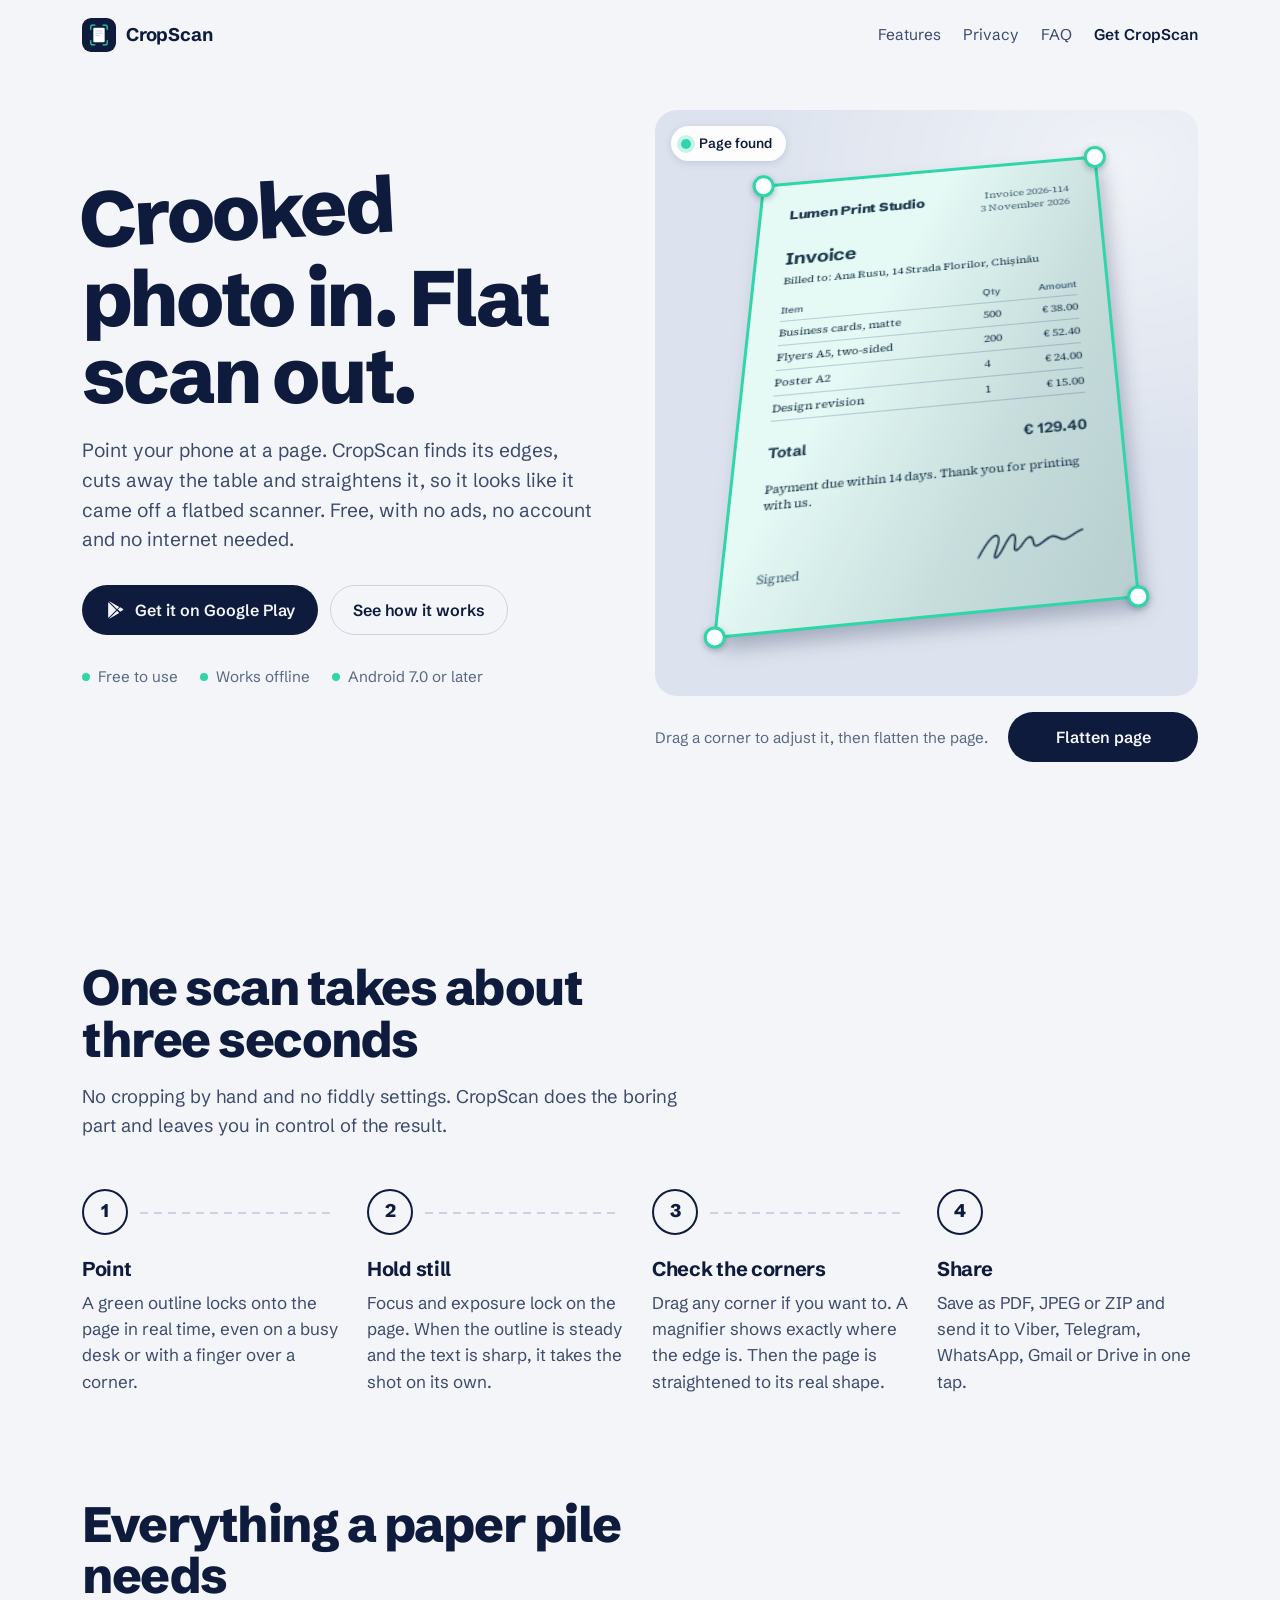
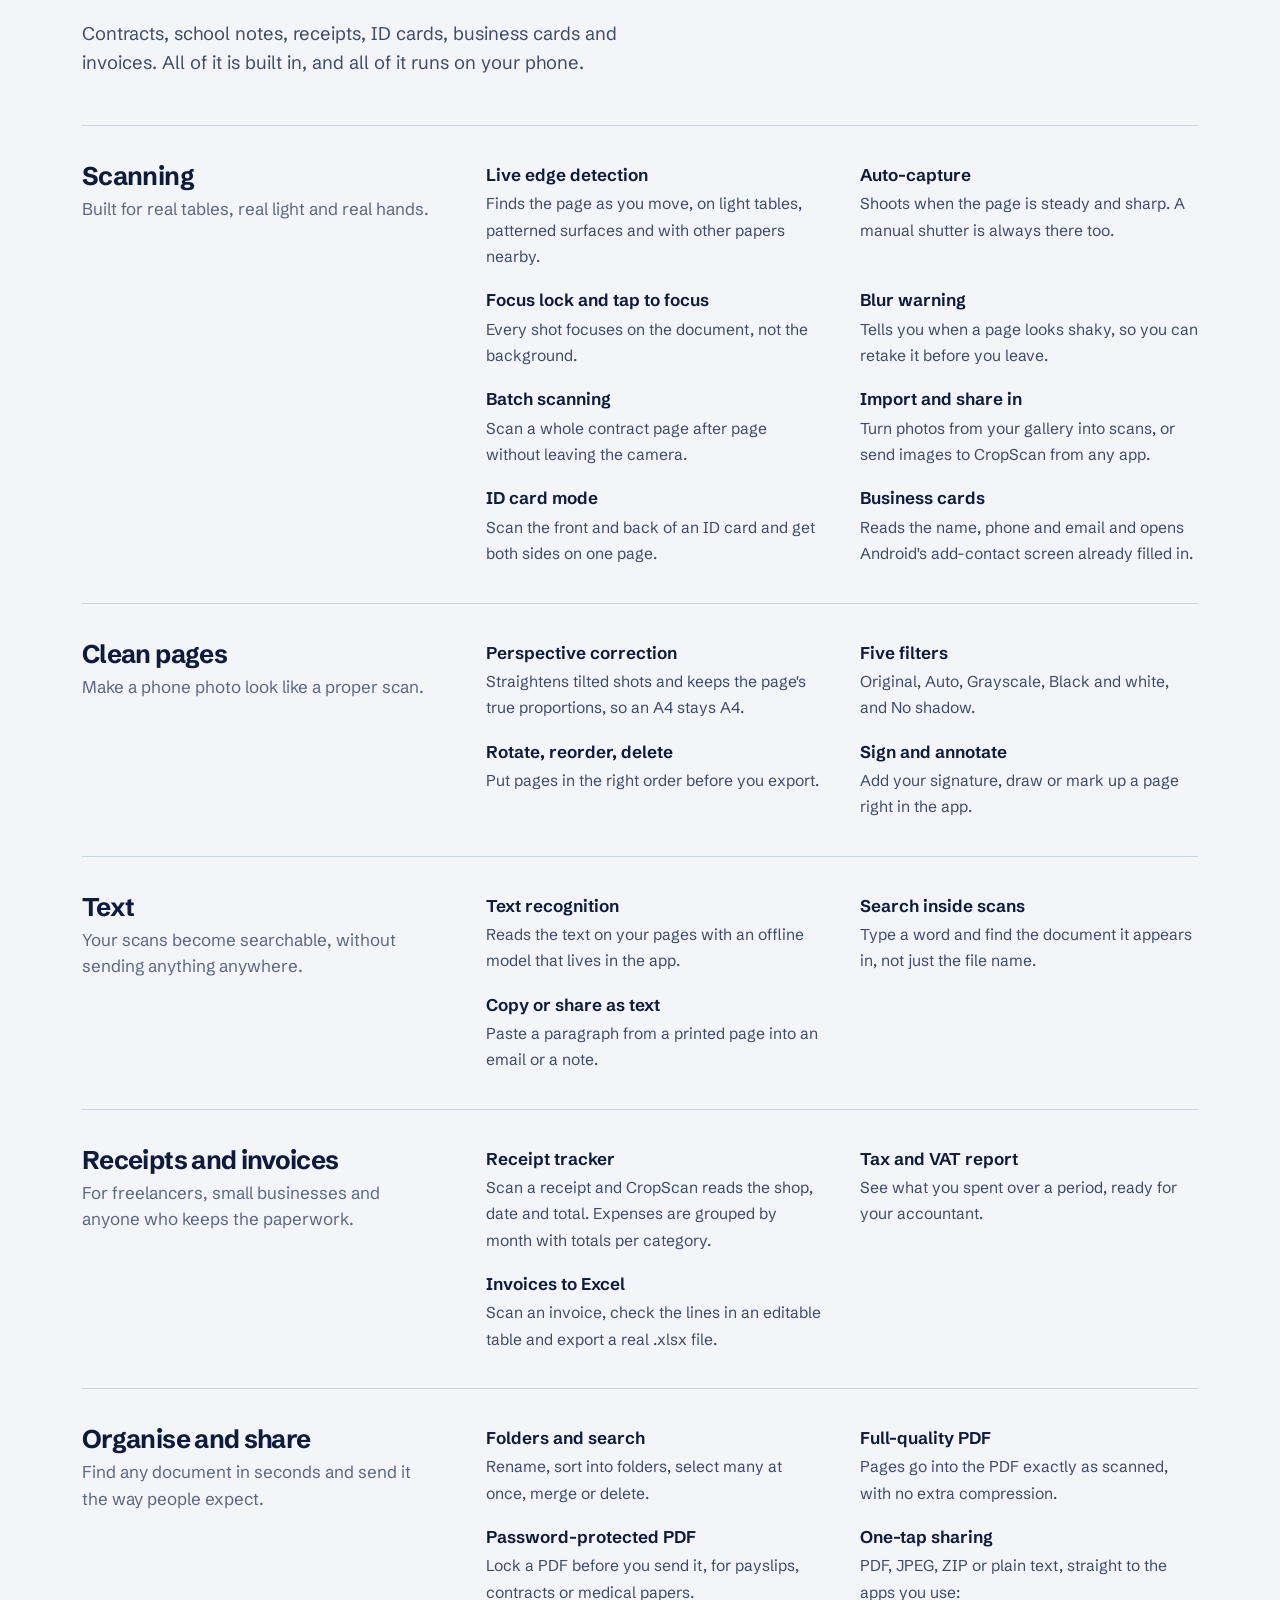
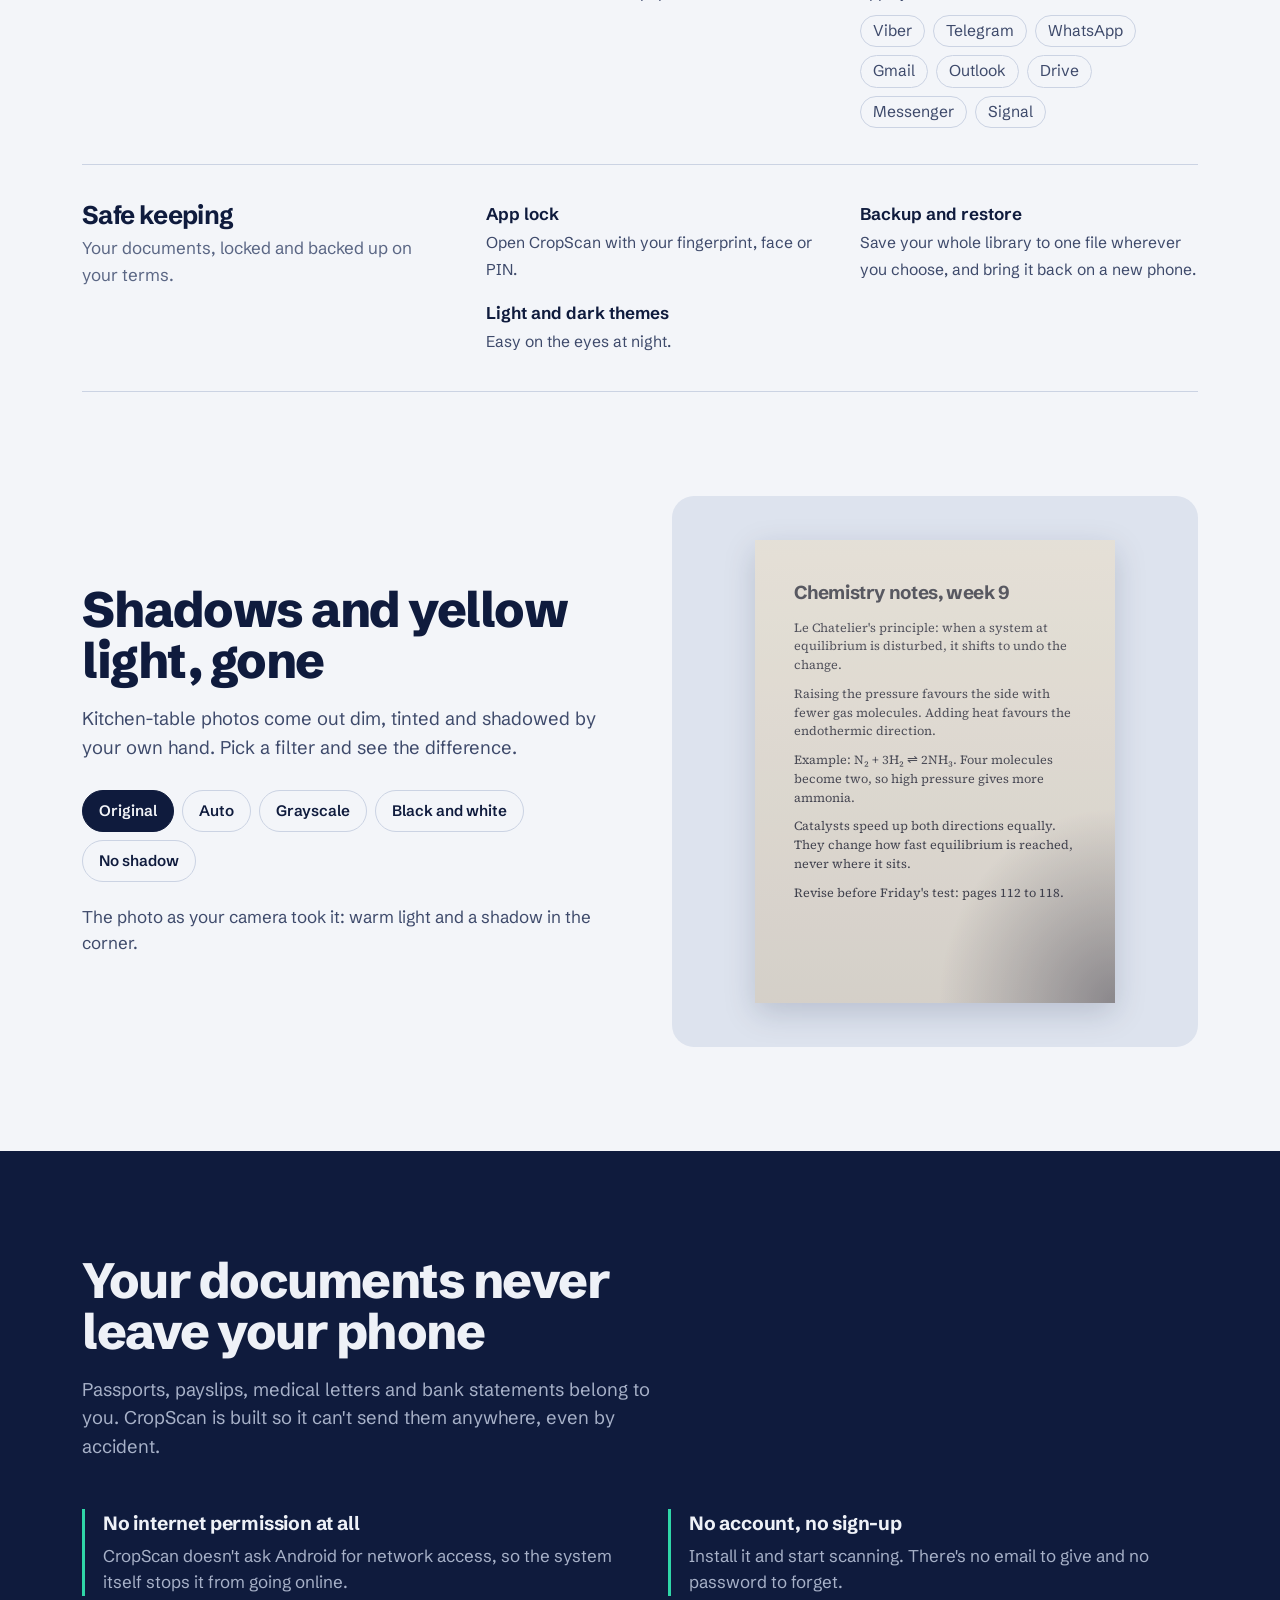
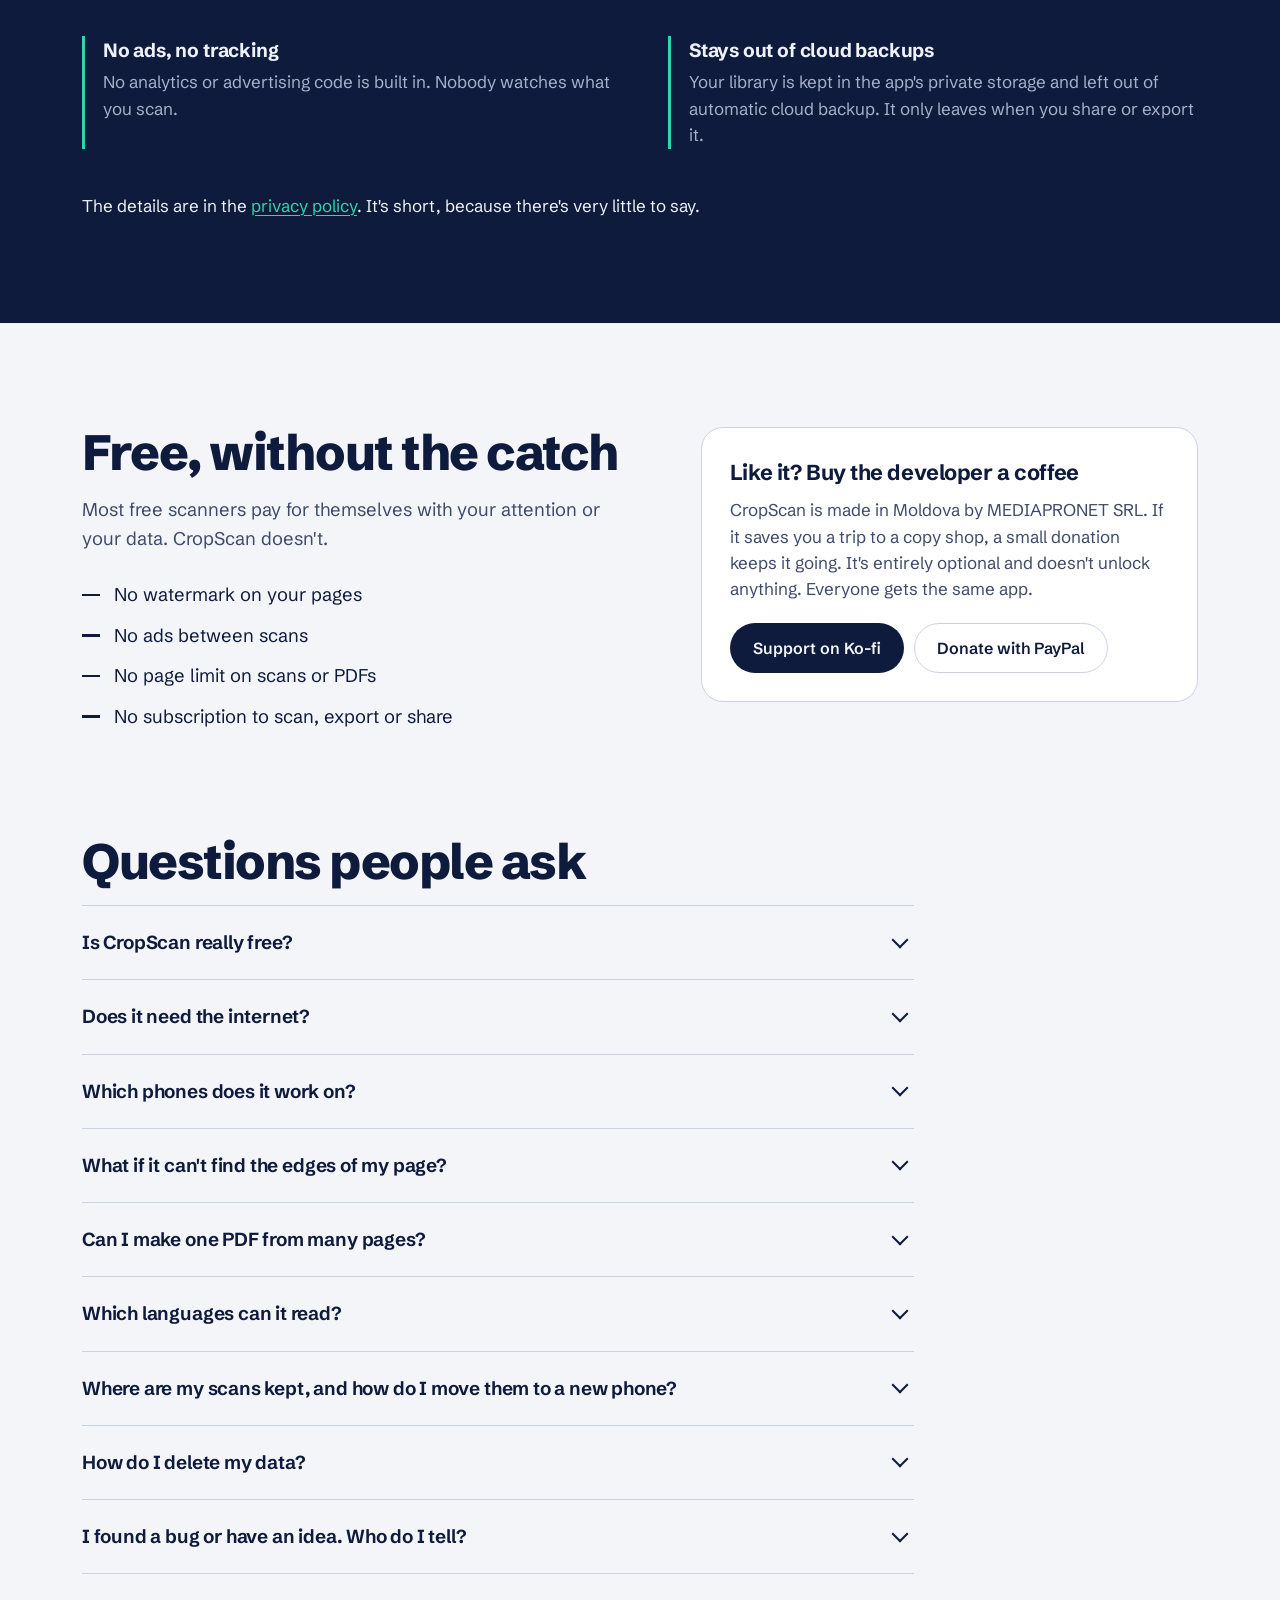
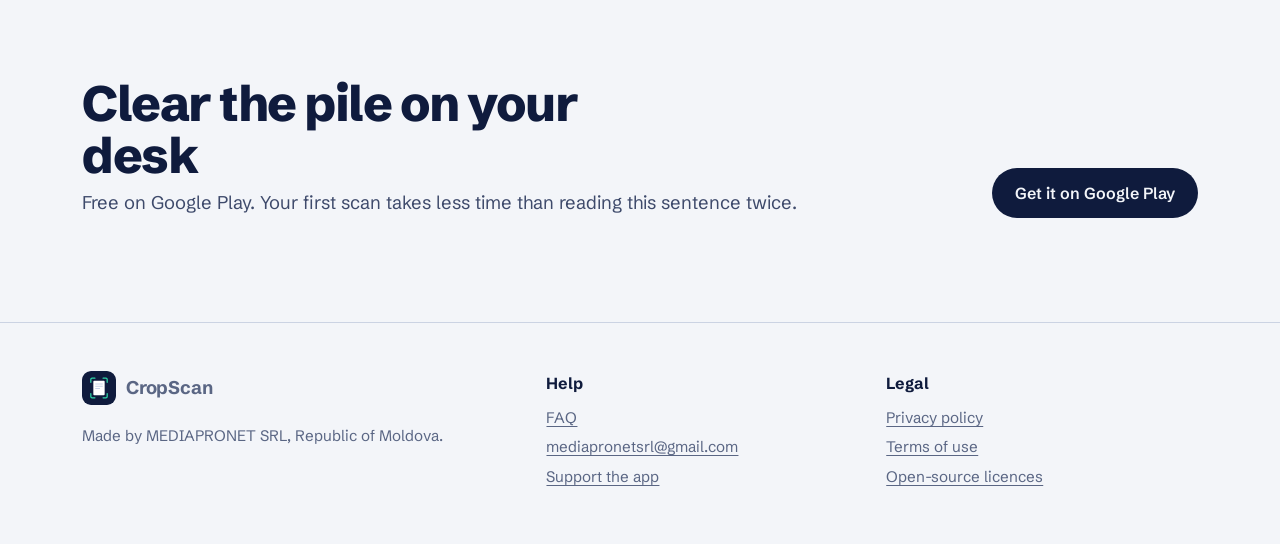
==== commit 919b6faf: "Update privacy and terms (9 Nov 2026), add open-source licences page" ====
--- a/index.html
+++ b/index.html
@@ -361,6 +361,7 @@
       <ul>
         <li><a href="privacy.html">Privacy policy</a></li>
         <li><a href="terms.html">Terms of use</a></li>
+        <li><a href="licenses.html">Open-source licences</a></li>
       </ul>
     </div>
   </div>
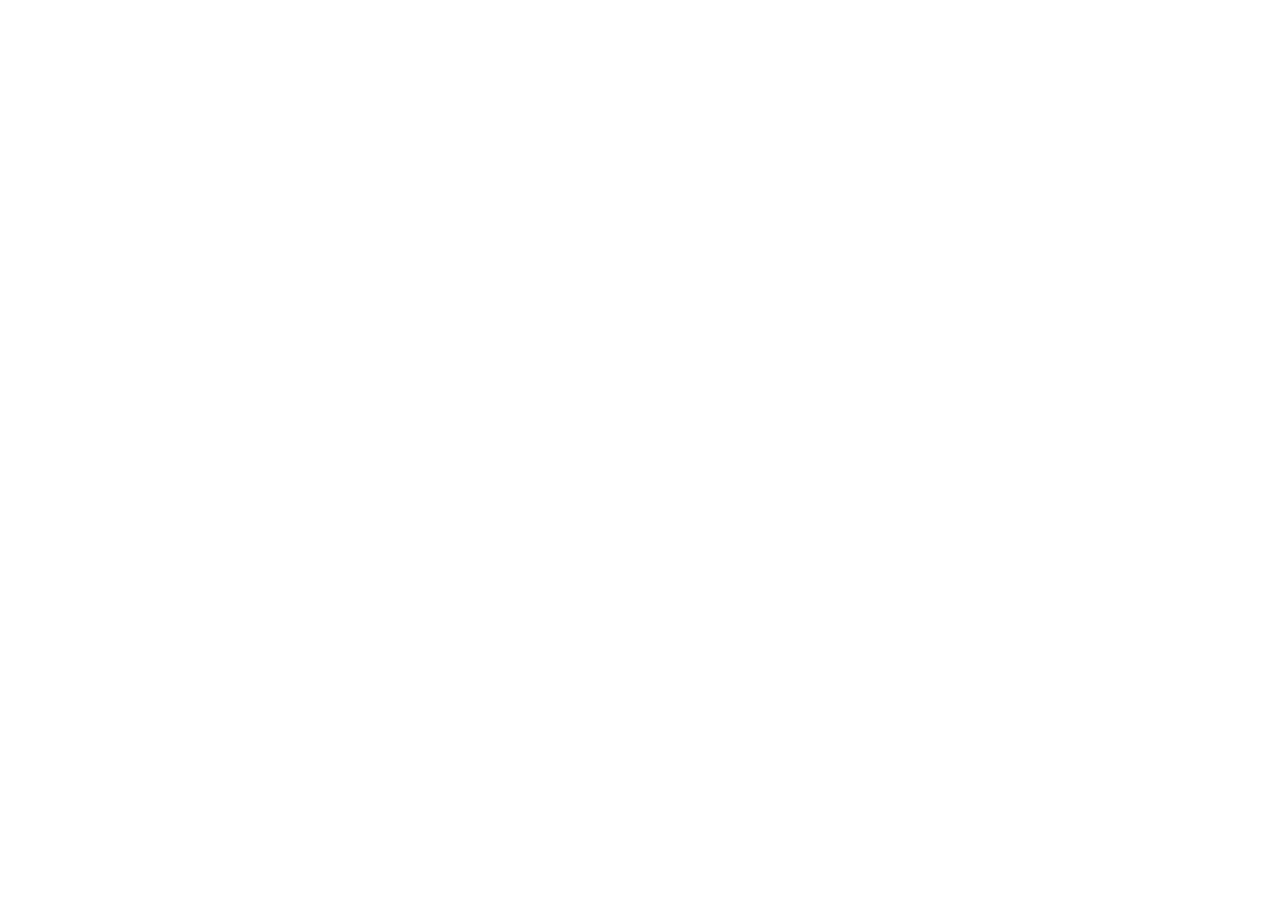
==== commit bf0e7337: "Site moved to cropscan.mediapronet.com: every page redirects there; the old claims (no ads, no inter" ====
--- a/index.html
+++ b/index.html
@@ -3,370 +3,13 @@
 <head>
 <meta charset="utf-8">
 <meta name="viewport" content="width=device-width, initial-scale=1">
-<title>CropScan – Free document scanner for Android</title>
-<meta name="description" content="CropScan finds the edges of your page, crops it and straightens it into a clean, flat scan. Free, no ads, no account, and it never connects to the internet. PDF, OCR, receipts and invoices to Excel.">
-<meta name="theme-color" content="#0F1B3D">
+<title>CropScan has moved</title>
+<meta name="robots" content="noindex">
+<link rel="canonical" href="https://cropscan.mediapronet.com/">
+<meta http-equiv="refresh" content="0; url=https://cropscan.mediapronet.com/">
 <link rel="icon" href="favicon.svg" type="image/svg+xml">
-<meta property="og:type" content="website">
-<meta property="og:title" content="CropScan – Crooked photo in, flat scan out">
-<meta property="og:description" content="Free Android document scanner. Auto-crop, perspective correction, PDF export and on-device text recognition. No ads, no account, no internet.">
-<link rel="preconnect" href="https://fonts.googleapis.com">
-<link rel="preconnect" href="https://fonts.gstatic.com" crossorigin>
-<link href="https://fonts.googleapis.com/css2?family=Schibsted+Grotesk:wght@400;500;600;700;800&family=Source+Serif+4:opsz,wght@8..60,400;8..60,600&display=swap" rel="stylesheet">
-<link rel="stylesheet" href="styles.css">
-<script type="application/ld+json">
-{
-  "@context": "https://schema.org",
-  "@type": "SoftwareApplication",
-  "name": "CropScan",
-  "operatingSystem": "Android 7.0 or later",
-  "applicationCategory": "BusinessApplication",
-  "description": "Document scanner with automatic edge detection, auto-crop, perspective correction, PDF export and on-device text recognition.",
-  "offers": { "@type": "Offer", "price": "0", "priceCurrency": "USD" },
-  "publisher": { "@type": "Organization", "name": "MEDIAPRONET SRL", "email": "mediapronetsrl@gmail.com" }
-}
-</script>
 </head>
 <body>
-<a class="skip" href="#main">Skip to content</a>
-
-<header class="site-head">
-  <div class="wrap">
-    <a class="brand" href="./"><img src="favicon.svg" alt="" width="34" height="34">CropScan</a>
-    <nav class="site-nav" aria-label="Main">
-      <a href="#features">Features</a>
-      <a href="#privacy">Privacy</a>
-      <a href="#faq">FAQ</a>
-      <a class="nav-cta" href="https://play.google.com/store/apps/details?id=com.cropscan.app">Get CropScan</a>
-    </nav>
-  </div>
-</header>
-
-<main id="main">
-
-<section class="hero">
-  <div class="wrap">
-    <div>
-      <h1><span class="tilt">Crooked</span> photo in. Flat scan out.</h1>
-      <p class="lede">Point your phone at a page. CropScan finds its edges, cuts away the table and straightens it, so it looks like it came off a flatbed scanner. Free, with no ads, no account and no internet needed.</p>
-      <div class="hero-actions">
-        <a class="btn btn-primary" href="https://play.google.com/store/apps/details?id=com.cropscan.app">
-          <svg viewBox="0 0 24 24" aria-hidden="true"><path fill="currentColor" d="M4.2 2.6c-.3.3-.4.7-.4 1.2v16.4c0 .5.1.9.4 1.2l9.3-9.4-9.3-9.4Zm10.3 10.4 2.6 2.6-11 6.3c-.4.2-.8.3-1.1.2l9.5-9.1Zm0-2L5 1.9c.3-.1.7 0 1.1.2l11 6.3-2.6 2.6Zm3.7-2.2 3 1.7c.9.5.9 1.4 0 1.9l-3 1.7-2.8-2.7 2.8-2.6Z"/></svg>
-          Get it on Google Play
-        </a>
-        <a class="btn btn-ghost" href="#how">See how it works</a>
-      </div>
-      <ul class="hero-facts">
-        <li>Free to use</li>
-        <li>Works offline</li>
-        <li>Android 7.0 or later</li>
-      </ul>
-    </div>
-
-    <div class="demo">
-      <div class="stage" id="stage">
-        <svg class="stage-shadow" aria-hidden="true"><polygon id="shadow"/></svg>
-        <div class="doc" id="doc" aria-hidden="true">
-          <div class="doc-head">
-            <div class="doc-brand">Lumen Print Studio</div>
-            <div class="doc-meta">Invoice 2026-114<br>3 November 2026</div>
-          </div>
-          <h4>Invoice</h4>
-          <p>Billed to: Ana Rusu, 14 Strada Florilor, Chișinău</p>
-          <table>
-            <tr><th>Item</th><th>Qty</th><th>Amount</th></tr>
-            <tr><td>Business cards, matte</td><td>500</td><td>€ 38.00</td></tr>
-            <tr><td>Flyers A5, two-sided</td><td>200</td><td>€ 52.40</td></tr>
-            <tr><td>Poster A2</td><td>4</td><td>€ 24.00</td></tr>
-            <tr><td>Design revision</td><td>1</td><td>€ 15.00</td></tr>
-          </table>
-          <div class="total"><span>Total</span><span>€ 129.40</span></div>
-          <p style="margin-top:14px">Payment due within 14 days. Thank you for printing with us.</p>
-          <div class="sign">
-            <span>Signed</span>
-            <svg viewBox="0 0 90 30"><path d="M3 22c8-14 13-18 15-14s-6 16-2 15 9-17 13-16-2 13 2 12 6-9 10-9 1 8 5 7 8-6 12-6 5 4 9 3 8-5 13-6" fill="none" stroke="#1C2340" stroke-width="1.4" stroke-linecap="round"/></svg>
-          </div>
-        </div>
-        <svg class="stage-overlay" aria-hidden="true"><polygon id="quad"/></svg>
-        <div class="loupe" id="loupe" aria-hidden="true"><div class="loupe-inner" id="loupeInner"></div></div>
-        <button class="handle" type="button" data-i="0" aria-label="Top left corner. Use arrow keys to move."></button>
-        <button class="handle" type="button" data-i="1" aria-label="Top right corner. Use arrow keys to move."></button>
-        <button class="handle" type="button" data-i="2" aria-label="Bottom right corner. Use arrow keys to move."></button>
-        <button class="handle" type="button" data-i="3" aria-label="Bottom left corner. Use arrow keys to move."></button>
-        <div class="stamp" id="stamp"><i></i><span id="stampText">Page found</span></div>
-      </div>
-      <div class="demo-bar">
-        <p class="demo-status" id="status" aria-live="polite">Drag a corner to adjust it, then flatten the page.</p>
-        <button class="btn btn-primary" type="button" id="flatten">Flatten page</button>
-      </div>
-    </div>
-  </div>
-</section>
-
-<section class="section" id="how">
-  <div class="wrap">
-    <h2>One scan takes about three seconds</h2>
-    <p class="intro">No cropping by hand and no fiddly settings. CropScan does the boring part and leaves you in control of the result.</p>
-    <ol class="steps">
-      <li>
-        <h3>Point</h3>
-        <p>A green outline locks onto the page in real time, even on a busy desk or with a finger over a corner.</p>
-      </li>
-      <li>
-        <h3>Hold still</h3>
-        <p>Focus and exposure lock on the page. When the outline is steady and the text is sharp, it takes the shot on its own.</p>
-      </li>
-      <li>
-        <h3>Check the corners</h3>
-        <p>Drag any corner if you want to. A magnifier shows exactly where the edge is. Then the page is straightened to its real shape.</p>
-      </li>
-      <li>
-        <h3>Share</h3>
-        <p>Save as PDF, JPEG or ZIP and send it to Viber, Telegram, WhatsApp, Gmail or Drive in one tap.</p>
-      </li>
-    </ol>
-  </div>
-</section>
-
-<section class="section" id="features" style="padding-top:0">
-  <div class="wrap">
-    <h2>Everything a paper pile needs</h2>
-    <p class="intro">Contracts, school notes, receipts, ID cards, business cards and invoices. All of it is built in, and all of it runs on your phone.</p>
-
-    <div class="groups">
-      <div class="group">
-        <div>
-          <h3>Scanning</h3>
-          <p class="why">Built for real tables, real light and real hands.</p>
-        </div>
-        <ul>
-          <li><strong>Live edge detection</strong><span>Finds the page as you move, on light tables, patterned surfaces and with other papers nearby.</span></li>
-          <li><strong>Auto-capture</strong><span>Shoots when the page is steady and sharp. A manual shutter is always there too.</span></li>
-          <li><strong>Focus lock and tap to focus</strong><span>Every shot focuses on the document, not the background.</span></li>
-          <li><strong>Blur warning</strong><span>Tells you when a page looks shaky, so you can retake it before you leave.</span></li>
-          <li><strong>Batch scanning</strong><span>Scan a whole contract page after page without leaving the camera.</span></li>
-          <li><strong>Import and share in</strong><span>Turn photos from your gallery into scans, or send images to CropScan from any app.</span></li>
-          <li><strong>ID card mode</strong><span>Scan the front and back of an ID card and get both sides on one page.</span></li>
-          <li><strong>Business cards</strong><span>Reads the name, phone and email and opens Android's add-contact screen already filled in.</span></li>
-        </ul>
-      </div>
-
-      <div class="group">
-        <div>
-          <h3>Clean pages</h3>
-          <p class="why">Make a phone photo look like a proper scan.</p>
-        </div>
-        <ul>
-          <li><strong>Perspective correction</strong><span>Straightens tilted shots and keeps the page's true proportions, so an A4 stays A4.</span></li>
-          <li><strong>Five filters</strong><span>Original, Auto, Grayscale, Black and white, and No shadow.</span></li>
-          <li><strong>Rotate, reorder, delete</strong><span>Put pages in the right order before you export.</span></li>
-          <li><strong>Sign and annotate</strong><span>Add your signature, draw or mark up a page right in the app.</span></li>
-        </ul>
-      </div>
-
-      <div class="group">
-        <div>
-          <h3>Text</h3>
-          <p class="why">Your scans become searchable, without sending anything anywhere.</p>
-        </div>
-        <ul>
-          <li><strong>Text recognition</strong><span>Reads the text on your pages with an offline model that lives in the app.</span></li>
-          <li><strong>Search inside scans</strong><span>Type a word and find the document it appears in, not just the file name.</span></li>
-          <li><strong>Copy or share as text</strong><span>Paste a paragraph from a printed page into an email or a note.</span></li>
-        </ul>
-      </div>
-
-      <div class="group">
-        <div>
-          <h3>Receipts and invoices</h3>
-          <p class="why">For freelancers, small businesses and anyone who keeps the paperwork.</p>
-        </div>
-        <ul>
-          <li><strong>Receipt tracker</strong><span>Scan a receipt and CropScan reads the shop, date and total. Expenses are grouped by month with totals per category.</span></li>
-          <li><strong>Tax and VAT report</strong><span>See what you spent over a period, ready for your accountant.</span></li>
-          <li><strong>Invoices to Excel</strong><span>Scan an invoice, check the lines in an editable table and export a real .xlsx file.</span></li>
-        </ul>
-      </div>
-
-      <div class="group">
-        <div>
-          <h3>Organise and share</h3>
-          <p class="why">Find any document in seconds and send it the way people expect.</p>
-        </div>
-        <ul>
-          <li><strong>Folders and search</strong><span>Rename, sort into folders, select many at once, merge or delete.</span></li>
-          <li><strong>Full-quality PDF</strong><span>Pages go into the PDF exactly as scanned, with no extra compression.</span></li>
-          <li><strong>Password-protected PDF</strong><span>Lock a PDF before you send it, for payslips, contracts or medical papers.</span></li>
-          <li><strong>One-tap sharing</strong><span>PDF, JPEG, ZIP or plain text, straight to the apps you use:</span>
-            <div class="apps"><span>Viber</span><span>Telegram</span><span>WhatsApp</span><span>Gmail</span><span>Outlook</span><span>Drive</span><span>Messenger</span><span>Signal</span></div>
-          </li>
-        </ul>
-      </div>
-
-      <div class="group">
-        <div>
-          <h3>Safe keeping</h3>
-          <p class="why">Your documents, locked and backed up on your terms.</p>
-        </div>
-        <ul>
-          <li><strong>App lock</strong><span>Open CropScan with your fingerprint, face or PIN.</span></li>
-          <li><strong>Backup and restore</strong><span>Save your whole library to one file wherever you choose, and bring it back on a new phone.</span></li>
-          <li><strong>Light and dark themes</strong><span>Easy on the eyes at night.</span></li>
-        </ul>
-      </div>
-    </div>
-  </div>
-</section>
-
-<section class="section" id="filters" style="padding-top:0">
-  <div class="wrap filters">
-    <div>
-      <h2>Shadows and yellow light, gone</h2>
-      <p class="intro" style="margin-bottom:28px">Kitchen-table photos come out dim, tinted and shadowed by your own hand. Pick a filter and see the difference.</p>
-      <div class="chips" role="group" aria-label="Filters">
-        <button class="chip" type="button" data-filter="original" aria-pressed="true">Original</button>
-        <button class="chip" type="button" data-filter="auto" aria-pressed="false">Auto</button>
-        <button class="chip" type="button" data-filter="gray" aria-pressed="false">Grayscale</button>
-        <button class="chip" type="button" data-filter="bw" aria-pressed="false">Black and white</button>
-        <button class="chip" type="button" data-filter="noshadow" aria-pressed="false">No shadow</button>
-      </div>
-      <p class="filter-note" id="filterNote" aria-live="polite">The photo as your camera took it: warm light and a shadow in the corner.</p>
-    </div>
-    <div class="filter-frame">
-      <div class="sheet" id="sheet" data-filter="original">
-        <h4>Chemistry notes, week 9</h4>
-        <p>Le Chatelier's principle: when a system at equilibrium is disturbed, it shifts to undo the change.</p>
-        <p>Raising the pressure favours the side with fewer gas molecules. Adding heat favours the endothermic direction.</p>
-        <p>Example: N₂ + 3H₂ ⇌ 2NH₃. Four molecules become two, so high pressure gives more ammonia.</p>
-        <p>Catalysts speed up both directions equally. They change how fast equilibrium is reached, never where it sits.</p>
-        <p>Revise before Friday's test: pages 112 to 118.</p>
-        <div class="shade"></div>
-      </div>
-    </div>
-  </div>
-</section>
-
-<section class="section band" id="privacy">
-  <div class="wrap">
-    <h2>Your documents never leave your phone</h2>
-    <p class="intro">Passports, payslips, medical letters and bank statements belong to you. CropScan is built so it can't send them anywhere, even by accident.</p>
-    <ul class="proofs">
-      <li><strong>No internet permission at all</strong><span>CropScan doesn't ask Android for network access, so the system itself stops it from going online.</span></li>
-      <li><strong>No account, no sign-up</strong><span>Install it and start scanning. There's no email to give and no password to forget.</span></li>
-      <li><strong>No ads, no tracking</strong><span>No analytics or advertising code is built in. Nobody watches what you scan.</span></li>
-      <li><strong>Stays out of cloud backups</strong><span>Your library is kept in the app's private storage and left out of automatic cloud backup. It only leaves when you share or export it.</span></li>
-    </ul>
-    <p class="more">The details are in the <a href="privacy.html">privacy policy</a>. It's short, because there's very little to say.</p>
-  </div>
-</section>
-
-<section class="section" id="free">
-  <div class="wrap free">
-    <div>
-      <h2>Free, without the catch</h2>
-      <p class="intro" style="margin-bottom:28px">Most free scanners pay for themselves with your attention or your data. CropScan doesn't.</p>
-      <ul class="nots">
-        <li>No watermark on your pages</li>
-        <li>No ads between scans</li>
-        <li>No page limit on scans or PDFs</li>
-        <li>No subscription to scan, export or share</li>
-      </ul>
-    </div>
-    <div class="support-box">
-      <h3>Like it? Buy the developer a coffee</h3>
-      <p>CropScan is made in Moldova by MEDIAPRONET SRL. If it saves you a trip to a copy shop, a small donation keeps it going. It's entirely optional and doesn't unlock anything. Everyone gets the same app.</p>
-      <div class="row">
-        <a class="btn btn-primary" href="https://ko-fi.com/mediapronet">Support on Ko-fi</a>
-        <a class="btn btn-ghost" href="https://paypal.me/InsureZeroArticles">Donate with PayPal</a>
-      </div>
-    </div>
-  </div>
-</section>
-
-<section class="section" id="faq" style="padding-top:0">
-  <div class="wrap">
-    <h2>Questions people ask</h2>
-    <div class="faq">
-      <details>
-        <summary>Is CropScan really free?</summary>
-        <div class="a">
-          <p>Yes. Scanning, filters, PDF and image export, text recognition, folders, app lock and backups are all free, with no ads and no watermark.</p>
-          <p>The receipt tracker includes 10 receipt scans a month for free. A paid option for heavy receipt users may come later. Everything else stays free.</p>
-        </div>
-      </details>
-      <details>
-        <summary>Does it need the internet?</summary>
-        <div class="a"><p>No. Everything, including text recognition, runs on your phone. It works in airplane mode, in a basement archive or abroad without roaming. The only time a browser opens is if you tap a donation link.</p></div>
-      </details>
-      <details>
-        <summary>Which phones does it work on?</summary>
-        <div class="a"><p>Any Android phone with a camera running Android 7.0 or later.</p></div>
-      </details>
-      <details>
-        <summary>What if it can't find the edges of my page?</summary>
-        <div class="a"><p>It never gets in your way. Take the shot with the shutter button, and CropScan lets you place the four corners yourself with a magnifier. For the best automatic results, put light paper on a darker surface.</p></div>
-      </details>
-      <details>
-        <summary>Can I make one PDF from many pages?</summary>
-        <div class="a"><p>Yes. Scan pages one after another, reorder them, then export a single PDF. You can also select several saved documents and merge them into one.</p></div>
-      </details>
-      <details>
-        <summary>Which languages can it read?</summary>
-        <div class="a"><p>Text recognition reads languages written in the Latin alphabet, such as English, Romanian, French, German, Spanish and Italian. Scanning itself works with any language, since it's just the image.</p></div>
-      </details>
-      <details>
-        <summary>Where are my scans kept, and how do I move them to a new phone?</summary>
-        <div class="a"><p>They're kept in CropScan's private storage on your phone. To move them, go to Settings, then Backup and restore, export a backup file, copy it to the new phone and restore it there.</p></div>
-      </details>
-      <details>
-        <summary>How do I delete my data?</summary>
-        <div class="a"><p>Delete documents inside the app, or uninstall CropScan to remove everything at once. There's no copy on any server, because there's no server.</p></div>
-      </details>
-      <details>
-        <summary>I found a bug or have an idea. Who do I tell?</summary>
-        <div class="a"><p>Email <a href="mailto:mediapronetsrl@gmail.com">mediapronetsrl@gmail.com</a>. Tell us your phone model and what happened. Every message is read.</p></div>
-      </details>
-    </div>
-  </div>
-</section>
-
-<section class="section closing" style="padding-top:0">
-  <div class="wrap">
-    <div>
-      <h2>Clear the pile on your desk</h2>
-      <p>Free on Google Play. Your first scan takes less time than reading this sentence twice.</p>
-    </div>
-    <a class="btn btn-primary" href="https://play.google.com/store/apps/details?id=com.cropscan.app">Get it on Google Play</a>
-  </div>
-</section>
-
-</main>
-
-<footer class="site-foot">
-  <div class="wrap">
-    <div>
-      <a class="brand" href="./"><img src="favicon.svg" alt="" width="34" height="34">CropScan</a>
-      <p style="margin-top:12px">Made by MEDIAPRONET SRL, Republic of Moldova.</p>
-    </div>
-    <div>
-      <h4>Help</h4>
-      <ul>
-        <li><a href="#faq">FAQ</a></li>
-        <li><a href="mailto:mediapronetsrl@gmail.com">mediapronetsrl@gmail.com</a></li>
-        <li><a href="https://ko-fi.com/mediapronet">Support the app</a></li>
-      </ul>
-    </div>
-    <div>
-      <h4>Legal</h4>
-      <ul>
-        <li><a href="privacy.html">Privacy policy</a></li>
-        <li><a href="terms.html">Terms of use</a></li>
-        <li><a href="licenses.html">Open-source licences</a></li>
-      </ul>
-    </div>
-  </div>
-</footer>
-
-<script src="app.js"></script>
+<p>The CropScan website has moved to <a href="https://cropscan.mediapronet.com/">https://cropscan.mediapronet.com/</a>.</p>
 </body>
 </html>
